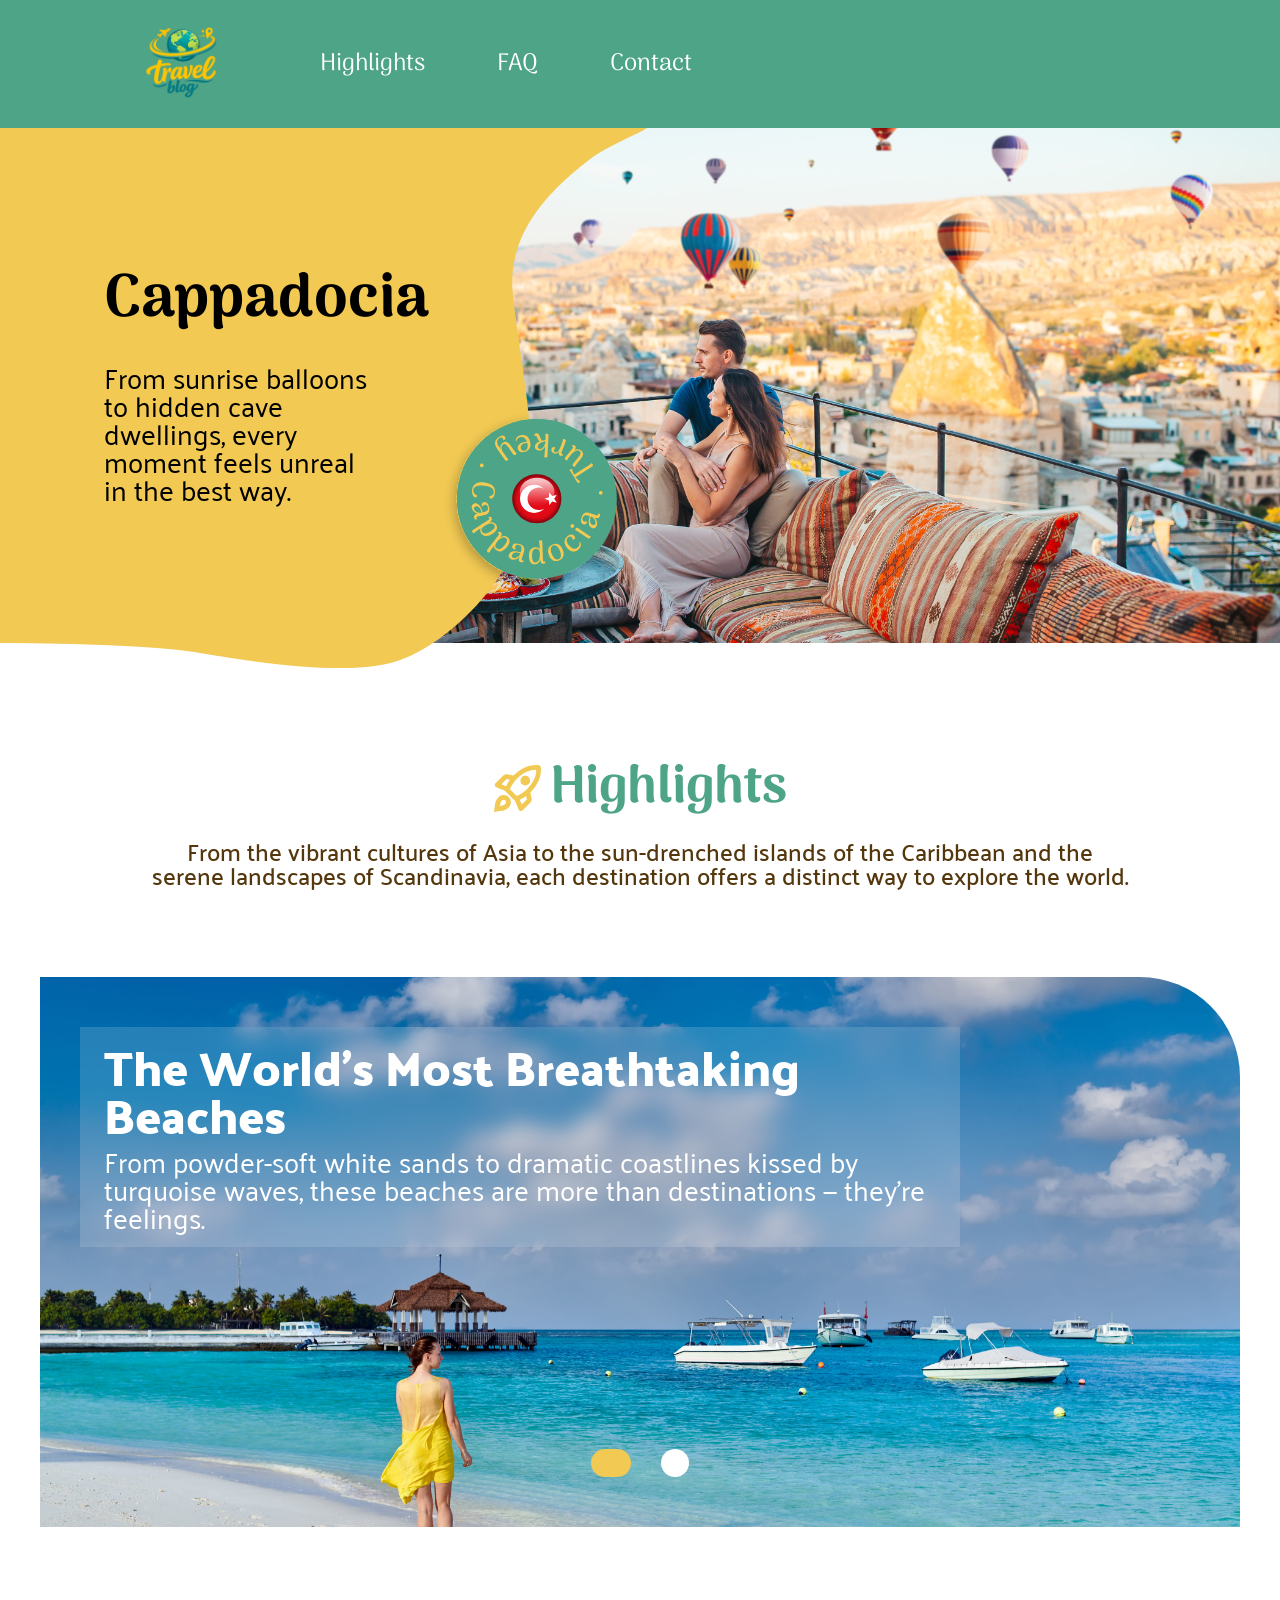
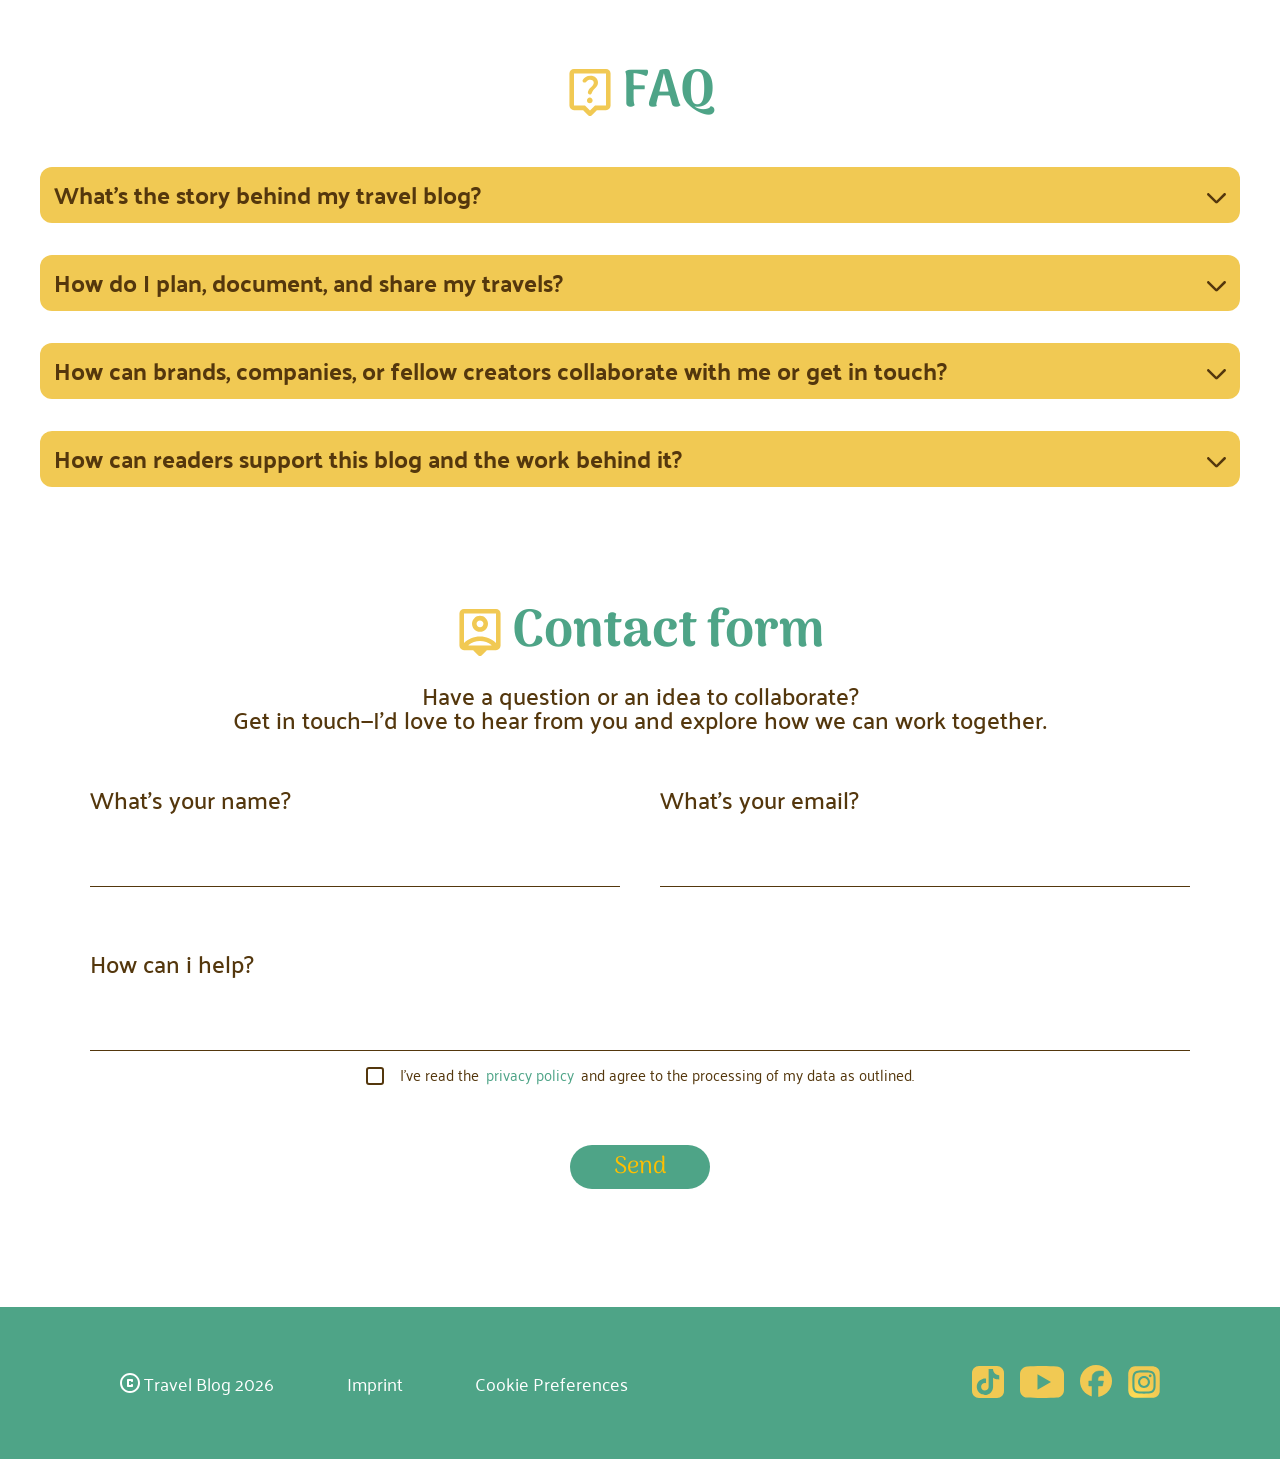
==== index.html @ 0374dd08 "Reapply "textblock highlights <a> added / navbar <a> activ changed" This reverts commit 5354c3eb0778" ====
<!doctype html>
<html lang="en">

<head>
  <meta charset="UTF-8" />
  <meta name="viewport" content="width=device-width, initial-scale=1.0" />
  <title>Blog</title>
  <link rel="icon" type="image/x-icon" href="./assets/icons/travel_blog_icon.svg" />
  <link rel="stylesheet" href="style.css" />
  <link rel="stylesheet" href="./assets/fonts.css" />
</head>

<body>
  <section id="landing-section" class="landing-section">
    <header class="header">
      <a href="index.html#landing-section"><img src="./assets/icons/travel_blog_icon.svg" alt="travel_blog_icon" /></a>
      <nav class="nav-bar">
        <ul>
          <li>
            <a href="index.html#highlights-section" class="nav_text">Highlights
              <img src="./assets/icons/highlight_underscore.png" alt="highlight_underscore.png"
                class="hover-underline" />
            </a>
          </li>
          <li>
            <a href="index.html#faq-section" class="nav_text">FAQ
              <img src="./assets/icons/faq_underscore.png" alt="faq_underscore.png" class="hover-underline" />
            </a>
          </li>
          <li>
            <a href="index.html#contact-section" class="nav_text">Contact
              <img src="./assets/icons/contact_underscore.png" alt="contact_underscore" class="hover-underline" />
            </a>
          </li>
        </ul>
      </nav>
    </header>

    <cappadocia-section class="cappadocia-section">
      <div class="turkey_icon">
        <img src="./assets/icons/turkey_icon.svg" alt="" />
      </div>
      <div class="yellow-vector">
        <div class="cappadocia-text">
          <h1>Cappadocia</h1>
          <p>
            From sunrise balloons to hidden cave dwellings, every moment feels
            unreal in the best way.
          </p>
        </div>
      </div>
    </cappadocia-section>
  </section>

  <main class="main-content">
    <section id="highlights-section" class="content-section">
      <div class="highlights-section">
        <div class="h2-design">
          <img src="./assets/icons/rocket_icon.svg" alt="rocket_icon" />
          <h2>Highlights</h2>
        </div>
        <p>
          From the vibrant cultures of Asia to the sun-drenched islands of the
          Caribbean and the serene landscapes of Scandinavia, each destination
          offers a distinct way to explore the world.
        </p>
      </div>

      <section class="slider_a">
        <input type="radio" name="slider" value="one" checked />
        <input type="radio" name="slider" value="two" />

        <div class="slider_a_wrapper">
          <div class="container">
            <a href="articelone.html"><img class="beach" src="./assets/img/Beach_photo.jpg" alt="Beach Photo" /></a>
            <a href="articelone.html">
              <div class="text-block_beach">
                <h3>The World’s Most Breathtaking Beaches</h3>
                <p>
                  From powder-soft white sands to dramatic coastlines kissed by
                  turquoise waves, these beaches are more than destinations —
                  they’re feelings.
                </p>
              </div>
            </a>

          </div>

          <div class="container">
            <a href="articeltwo.html"><img class="copenhagen" src="./assets/img/copenhagen.jpg"
                alt="Copenhagen Photo" /></a>
            <a href="articeltwo.html">
              <div class="text-block_copenhagen">
                <h3>Copenhagen in 3 Days: Big Experiences, Smart Spending</h3>
                <p>
                  Discover Copenhagen, where historic charm meets modern design,
                  vibrant cycling culture and waterfront living.
                </p>
              </div>
            </a>

          </div>
        </div>
      </section>
    </section>

    <section id="faq-section" class="content-section">
      <div class="h2-design">
        <img src="./assets/icons/live_help.svg" alt="" />
        <h2>FAQ</h2>
      </div>
      <section class="faq_section">
        <details class="accordion">
          <summary>What’s the story behind my travel blog?</summary>
          <p>
            My travel blog was created out of my passion for exploring new
            places, experiencing different cultures, and collecting
            unforgettable memories. Through this blog, I want to share my
            adventures, the lessons I learn along the way, and the beauty of
            discovering the world. Whether it's a weekend getaway or a long
            journey, every trip has a story worth telling.
          </p>
        </details>
        <details class="accordion">
          <summary>How do I plan, document, and share my travels?</summary>
          <p>
            I plan my travels by researching destinations, discovering
            interesting places, and finding experiences that are worth
            sharing. During my journeys, I document special moments through
            photos, videos, and personal stories. I then share these
            experiences on my blog to inspire others, offer helpful travel
            tips, and give readers a glimpse into my adventures.
          </p>
        </details>
        <details class="accordion">
          <summary>
            How can brands, companies, or fellow creators collaborate with me
            or get in touch?
          </summary>
          <p>
            I'm always open to connecting with brands, companies, and fellow
            creators who share my passion for travel and storytelling. Whether
            it's a travel collaboration, product partnership, or creative
            project, I'd love to explore new opportunities together. If you're
            interested in working with me, feel free to get in touch through
            my contact page or social media channels.
          </p>
        </details>
        <details class="accordion">
          <summary>
            How can readers support this blog and the work behind it?
          </summary>
          <p>
            There are many ways to support my blog and the work behind it.
            Reading and sharing my posts, following me on social media, and
            leaving comments are all greatly appreciated. Your support helps
            me continue creating content, exploring new destinations, and
            sharing more travel stories. Every interaction makes a difference
            and motivates me to keep going.
          </p>
        </details>
      </section>
    </section>

    <section id="contact-section" class="content-section">
      <div class="h2-design">
        <img src="./assets/icons/person_pin.svg" alt="" />
        <h2>Contact form</h2>
      </div>
      <p class="text_contact_form">
        Have a question or an idea to collaborate?<br />
        Get in touch—I’d love to hear from you and explore how we can work
        together.
      </p>

      <section class="form">
        <form>
          <div class="form_top">
            <div class="name_form">
              <label for="name">What’s your name?</label>
              <input type="text" name="Name" required oninvalid="this.setCustomValidity('Please enter your Name.')"
                oninput="this.setCustomValidity('')">
            </div>
            <div class="email_form">
              <label for="email">What’s your email?</label>
              <input type="email" name="Email" required oninvalid="this.setCustomValidity('Please enter your Email.')"
                oninput="this.setCustomValidity('')">
            </div>
          </div>
          <div class="help_form">
            <label for="help_info">How can i help?</label>
            <input type="text" name="Help Info" required oninvalid="this.setCustomValidity('Please tell me how i can help you.')"
              oninput="this.setCustomValidity('')">
          </div>
          <div class="accept_privatpolicy_send">
            <div class="privat_policy">
              <input type="checkbox" class="privat_checked" required oninvalid="this.setCustomValidity('Please accept the privacy policy.')"
              oninput="this.setCustomValidity('')">
              <label for="privat_policy"></label>
              <p>
                I've read the
                <span><a href="" data-text="privacy policy">privacy policy</a></span>
                and agree to the processing of my data as outlined.
              </p>
            </div>
            <input class="submit_buttom" type="submit" value="Send" method />
          </div>
        </form>
      </section>
    </section>

    <footer class="footer">
      <div class="left-footer">
        <div class="copyright">
          <img src="./assets/icons/copyright.svg" alt="Copyright" />
          <p>Travel Blog 2026</p>
        </div>
        <a href="">Imprint</a>
        <a href="">Cookie Preferences</a>
      </div>
      <nav class="right-footer">
        <a href="https://www.tiktok.com/de-DE/" target="_blank"><img src="./assets/icons/Tiktok_icon 1.svg"
            alt="tiktok" /></a>
        <a href="https://www.youtube.com/" target="_blank"><img src="./assets/icons/youtube.svg#" alt="youtube" /></a>
        <a href="https://www.facebook.com/" target="_blank"><img src="./assets/icons/facebook.svg" alt="facebook" /></a>
        <a href="https://www.instagram.com/" target="_blank"><img src="./assets/icons/Instagram_logo_2016 1.svg"
            alt="instagram" /></a>
      </nav>
    </footer>
  </main>
</body>

</html>
---- style.css ----
* {
  margin: 0;
  box-sizing: border-box;
  scroll-behavior: smooth;
  line-height: 1;
}

html {
  scroll-padding-top: 100px;
  font-size: 16px;
}

.landing-section {
  width: 100%;
  display: flex;
  flex-direction: column;
  align-items: center;
}

h1 {
  font-size: 3.75rem;
}

.landing-section > p {
  font-size: 1.75rem;
}

.header {
  display: flex;
  align-items: center;
  height: 128px;
  width: 100%;
  background-color: rgba(78, 164, 135, 1);
  position: fixed;
  z-index: 3;
}

.header > a {
  margin-left: 146px;
}

.nav-bar ul {
  display: flex;
  list-style-type: none;
  gap: 72px;
  padding-left: 102px;
}

.nav-bar a {
  text-decoration: none;
  color: white;
  font-size: 1.5rem;
}

.nav_text {
  position: relative;
  display: inline-block;
}

.hover-underline {
  display: block;
  position: absolute;
  opacity: 0;
  bottom: 46px;
  bottom: -4px;
  left: -5px;
}

.nav_text:hover .hover-underline {
  opacity: 1;
}

.nav-bar a:active {
  color: rgb(241, 201, 83);
}

.nav-bar a:active > .hover-underline {
  display: none;
}

.cappadocia-section {
  background-image: url(./assets/img/kapadokia.jpg);
  margin-top: 128px;
  width: 100%;
  height: 515px;
  background-position-x: 155%;
  background-position-y: 55%;
  background-repeat: none;
  background-size: 1250px;
  display: flex;
  align-items: start;
}

.cappadocia-text {
  padding-top: 143px;
  padding-left: 104px;
  gap: 32px;
  display: flex;
  width: 59%;
  flex-direction: column;
}

.cappadocia-text p {
  font-size: 1.75rem;
}

.yellow-vector {
  position: absolute;
  background-image: url(./assets/img/Vector\ .png);
  background-repeat: no-repeat;
  display: flex;
  width: 647px;
  height: 540px;
}

.turkey_icon {
  z-index: 2;
  padding-top: 284px;
  padding-left: 444px;
}

.content-section {
  display: flex;
  flex-direction: column;
  align-items: center;
  padding: 0px 120px;
}

.slider_a {
  z-index: 1;
  position: relative;
  width: 1200px;
  height: 550px;
  display: flex;
  justify-content: center;
  align-items: flex-end;
  overflow: hidden;
  gap: 20px;
  margin-bottom: 20px;
  border-top-right-radius: 100px;
}

.slider_a input {
  z-index: 2;
  margin: 5px;
}

input[type="radio"] {
  background-color: white;
  appearance: none;
  width: 28px;
  height: 28px;
  border-radius: 50%;
  margin-bottom: 50px;
  cursor: pointer;
}

input[type="radio"]:checked {
  width: 40px;
  border-radius: 20px;
  background-color: rgba(241, 201, 83, 1);
}

.slider_a_wrapper {
  width: 200%;
  height: 100%;
  position: absolute;
  display: flex;
  transition: all 255ms ease-in-out;
}

.container {
  display: flex;
  justify-content: center;
  align-items: center;
}

.slider_a input[value="one"]:checked ~ .slider_a_wrapper {
  transform: translateX(600px);
}

.slider_a input[value="two"]:checked ~ .slider_a_wrapper {
  transform: translateX(-600px);
}

.beach {
  width: 100%;
}

.copenhagen {
  width: 100%;
}

.text-block_beach {
  position: absolute;
  top: 50px;
  left: 40px;
  color: white;
  width: 880px;
}

.text-block_copenhagen {
  position: absolute;
  top: 50px;
  left: 1240px;
  color: white;
  width: 880px;
}

.text-block_beach > h3 {
  font-size: clamp(1.75rem, 3vw + 1rem, 3rem);
}

.text-block_copenhagen > h3 {
  font-size: clamp(1.75rem, 3vw + 1rem, 3rem);
}

.text-block_copenhagen,
.text-block_beach > p {
  font-size: clamp(1.25rem, 1vw + 1rem, 1.75rem);
  padding-top: 8px;
}

.text-block_beach {
  backdrop-filter: blur(10px);
  -webkit-backdrop-filter: blur(10px);
  background: rgba(255, 255, 255, 0.15);
  padding: 16px 24px;
}

.text-block_copenhagen {
  backdrop-filter: blur(10px);
  -webkit-backdrop-filter: blur(10px);
  background: rgba(255, 255, 255, 0.15);
  padding: 16px 24px;
}

.h2-design {
  display: flex;
  align-items: center;
  justify-content: center;
  gap: 8px;
  color: rgba(78, 164, 135, 1);
  padding-top: 120px;
}

.h2-design > img {
  width: 48px;
  height: 48px;
}

h2 {
  font-size: clamp(2.5rem, 7vw + 1rem, 3.25rem);
}

.highlights-section {
  width: 980px;
  padding-bottom: 90px;
}

.highlights-section > p {
  font-size: 1.5rem;
  text-align: center;
  color: rgba(84, 55, 13, 1);
  padding-top: 24px;
}

.faq_section {
  display: flex;
  flex-direction: column;
  gap: 32px;
  padding-top: 48px;
}

.accordion {
  background-color: rgba(241, 201, 83, 1);
  padding: 16px 14px;
  border-radius: 12px;
  width: 1200px;
}

.accordion > p {
  background-color: white;
  border-radius: 5px;
  padding: 4px 10px;
  color: rgba(84, 55, 13, 1);
  margin-top: 10px;
}

summary {
  font-size: 1.5rem;
}

summary::marker {
  display: none;
  content: "";
}

summary {
  display: flex;
  justify-content: space-between;
  align-items: center;
  color: rgba(84, 55, 13, 1);
  cursor: pointer;
}

details summary::after {
  content: url(./assets/icons/arrow_down.svg);
  transition-duration: 255ms;
}

details[open] summary::after {
  rotate: 180deg;
}

details::details-content {
  block-size: 0;
  overflow: hidden;
  transition-property: block-size, content-visibility;
  transition-duration: 300ms;
  transition-behavior: allow-discrete;
}

details[open]::details-content {
  block-size: auto;
  block-size: calc-size(auto, size);
}

.text_contact_form {
  text-align: center;
  font-size: 1.5rem;
  font-weight: 500;
  color: rgba(84, 55, 13, 1);
  padding-top: 24px;
  padding-bottom: 56px;
}

.form {
  display: flex;
  flex-direction: column;

  width: 1100px;
  height: 400px;
}

.form_top {
  display: flex;
  justify-content: space-between;
  width: 1100px;
  padding-bottom: 64px;
}

.name_form {
  display: flex;
  flex-direction: column;
  justify-content: space-between;
  width: 530px;
  height: 100px;
}

.email_form {
  display: flex;
  flex-direction: column;
  justify-content: space-between;
  width: 530px;
  height: 100px;
}

.help_form {
  display: flex;
  flex-direction: column;
  justify-content: flex-start;
  justify-content: space-between;
  width: 530px;
  height: 100px;
  width: 100%;
  margin-bottom: 16px;
}

input[type="text"] {
  border: none;
  outline: none;
  border-bottom: 1px solid rgba(84, 55, 13, 1);
  color: rgba(78, 164, 135, 1);
}

input[type="email"] {
  border: none;
  outline: none;
  border-bottom: 1px solid rgba(84, 55, 13, 1);
  color: rgba(78, 164, 135, 1);
}

.submit_buttom {
  display: flex;
  cursor: pointer;
}

input[type="submit"] {
  display: flex;
  width: 140px;
  padding: 10px;
  border-radius: 40px;
  background-color: rgba(78, 164, 135);
  color: rgb(255, 191, 0);
  font-family: "Arima";
  border: 0;
}

input[type="submit"]:hover {
  background: rgba(78, 164, 135);
  color: rgb(255, 191, 0);
  box-shadow: 0px 4px 4px 0px rgba(78, 164, 135, 0.3);
  text-shadow: -2px 2px 4px rgba(0, 0, 0, 0.251);
}

label {
  font-size: 1.5rem;
  color: rgba(84, 55, 13, 1);
}

.privat_policy {
  display: flex;
  justify-content: center;
  gap: 8px;
  font-size: 15px;
}

.privat_checked {
  appearance: none;
  width: 18px;
  height: 18px;
  border: 2px solid rgb(84, 55, 13);
  border-radius: 3px;
  cursor: pointer;
  display: inline-block;
  position: relative;
}

.privat_checked:hover {
  background-color: rgb(241, 201, 83);
}

.privat_checked:checked {
  background-color: rgb(78, 164, 135);
  border-color: rgb(78, 164, 135);
}

.privat_checked:checked::after {
  content: "";
  position: absolute;
  left: 5px;
  top: 0px;
  width: 3px;
  height: 10px;
  border: solid rgb(241, 201, 83);
  border-width: 0 2px 2px 0;
  transform: rotate(45deg);
}

.privat_policy a {
  text-decoration: none;
  color: rgba(78, 164, 135, 1);
  display: inline-flex;
  flex-direction: column;
  align-items: center;
}

.privat_policy a::after {
  content: attr(data-text);
  font-family: "Palanquin Dark";
  display: bold;
  height: 0;
  overflow: hidden;
  visibility: hidden;
}

.privat_policy a:hover {
  font-family: "Palanquin Dark";
}

.privat_policy > p {
  text-decoration: none;
  color: rgba(84, 55, 13, 1);
}

.accept_privatpolicy_send {
  display: flex;
  justify-content: center;
  align-items: center;
  flex-direction: column;
  gap: 60px;
}

.footer {
  height: 152px;
  background-color: rgba(78, 164, 135, 1);
  display: flex;
  justify-content: space-between;
  align-items: center;
  padding: 0px 120px;
  margin-top: 120px;
}

.copyright {
  display: flex;
  align-items: center;
  width: 155px;
  color: white;
  gap: 4px;
  font-size: 1.125rem;
}

.copyright > img {
  height: 20px;
}

.left-footer {
  display: flex;
  align-items: center;
  gap: 72px;
}

.left-footer > a {
  color: white;
  text-decoration: none;
  font-size: 1.125rem;
}

.right-footer {
  display: flex;
  gap: 16px;
  align-items: center;
}

@media screen and (min-width: 1440px) {
  .landing-section {
    padding: 0px calc(50% - 720px);
  }

  .header {
    padding: 0px calc(50% - 720px);
  }

  .footer {
    padding: 0px calc(50% - 720px);
  }

  .header > a {
    margin-left: 20px;
  }
}
---- assets/fonts.css ----
@font-face {
  font-display: swap;
  font-family: 'Arima';
  font-style: normal;
  font-weight: 400;
  src: url('../assets/fonts/arima-v7-latin-regular.woff2') format('woff2');
}

@font-face {
  font-display: swap;
  font-family: 'Arima';
  font-style: normal;
  font-weight: 700;
  src: url('../assets/fonts/arima-v7-latin-700.woff2') format('woff2');
}

@font-face {
  font-display: swap;
  font-family: 'Palanquin';
  font-style: normal;
  font-weight: 400;
  src: url('../assets/fonts/palanquin-v17-latin-regular.woff2') format('woff2');
}

@font-face {
  font-display: swap;
  font-family: 'Palanquin';
  font-style: normal;
  font-weight: 500;
  src: url('../assets/fonts/palanquin-v17-latin-500.woff2') format('woff2');
}

@font-face {
  font-display: swap;
  font-family: 'Palanquin';
  font-style: normal;
  font-weight: 700;
  src: url('../assets/fonts/palanquin-v17-latin-700.woff2') format('woff2');
}

@font-face {
  font-display: swap;
  font-family: 'Palanquin Dark';
  font-style: normal;
  font-weight: 600;
  src: url('../assets/fonts/palanquin-dark-v17-latin-600.woff2') format('woff2');
}

.nav-bar,
h1,
h2,
h5 {
  font-family: "Arima";
}

h6 {
  font-family: "Arima";
}

h3 {
  font-family: "Palanquin Dark";
  font-weight: 600;
}

p,
h4 {
  font-family: "Palanquin";
}

.highlights-section p {
  font-family: "Palanquin";
  font-weight: 500;
}

.left-footer > a {
  font-family: "Palanquin";
}

summary {
  font-family: "Palanquin";
  font-weight: 700;
}

.accordion > p {
  font-family: "Palanquin";
  font-weight: 500;
}

input {
  font-family: "Palanquin";
  font-size: 24px;
  font-weight: 500;
}

label {
  font-family: "Palanquin";
  font-weight: 500;
}
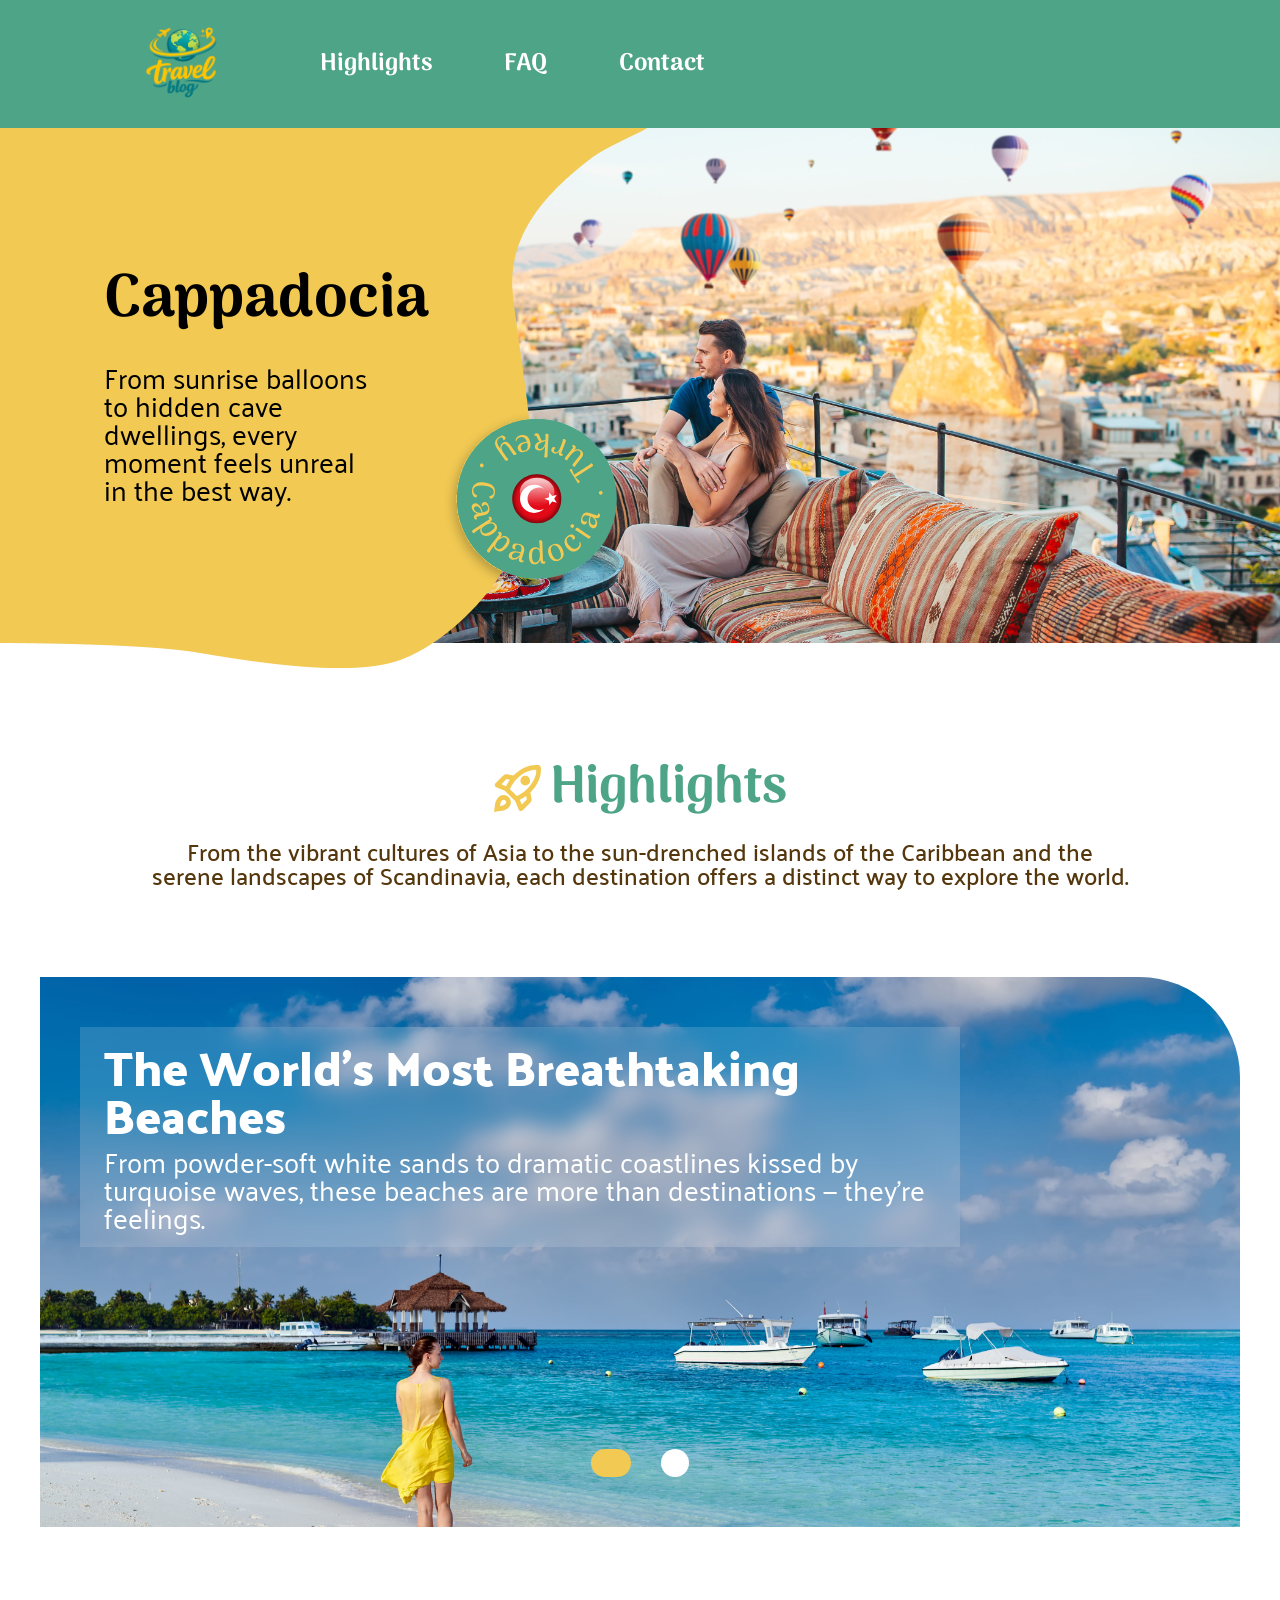
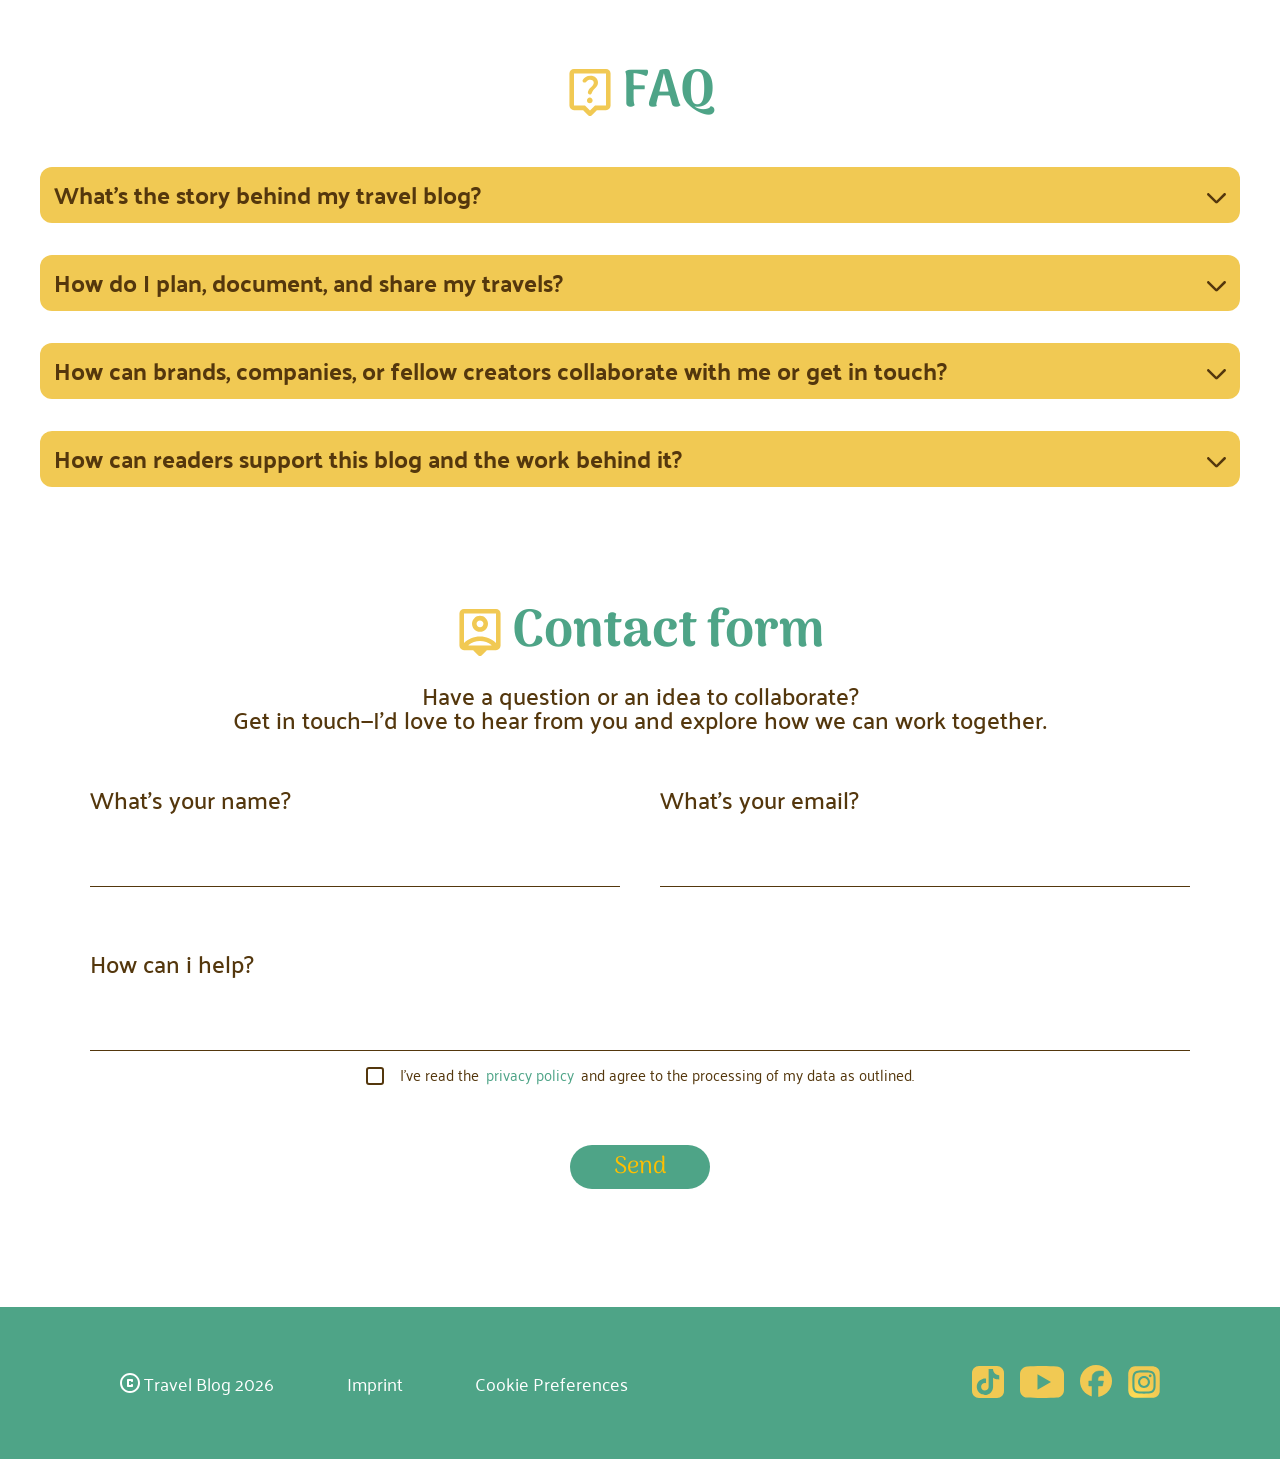
==== commit 295416a9: "refactor: update article links and restructure landing section in articletwo.html" ====
--- a/index.html
+++ b/index.html
@@ -89,7 +89,7 @@
           <div class="container">
             <a href="articeltwo.html"><img class="copenhagen" src="./assets/img/copenhagen.jpg"
                 alt="Copenhagen Photo" /></a>
-            <a href="articeltwo.html">
+            <a href="./assets/articeltwo.html">
               <div class="text-block_copenhagen">
                 <h3>Copenhagen in 3 Days: Big Experiences, Smart Spending</h3>
                 <p>
--- a/style.css
+++ b/style.css
@@ -48,6 +48,7 @@
 
 .nav-bar a {
   text-decoration: none;
+  font-weight: 700;
   color: white;
   font-size: 1.5rem;
 }
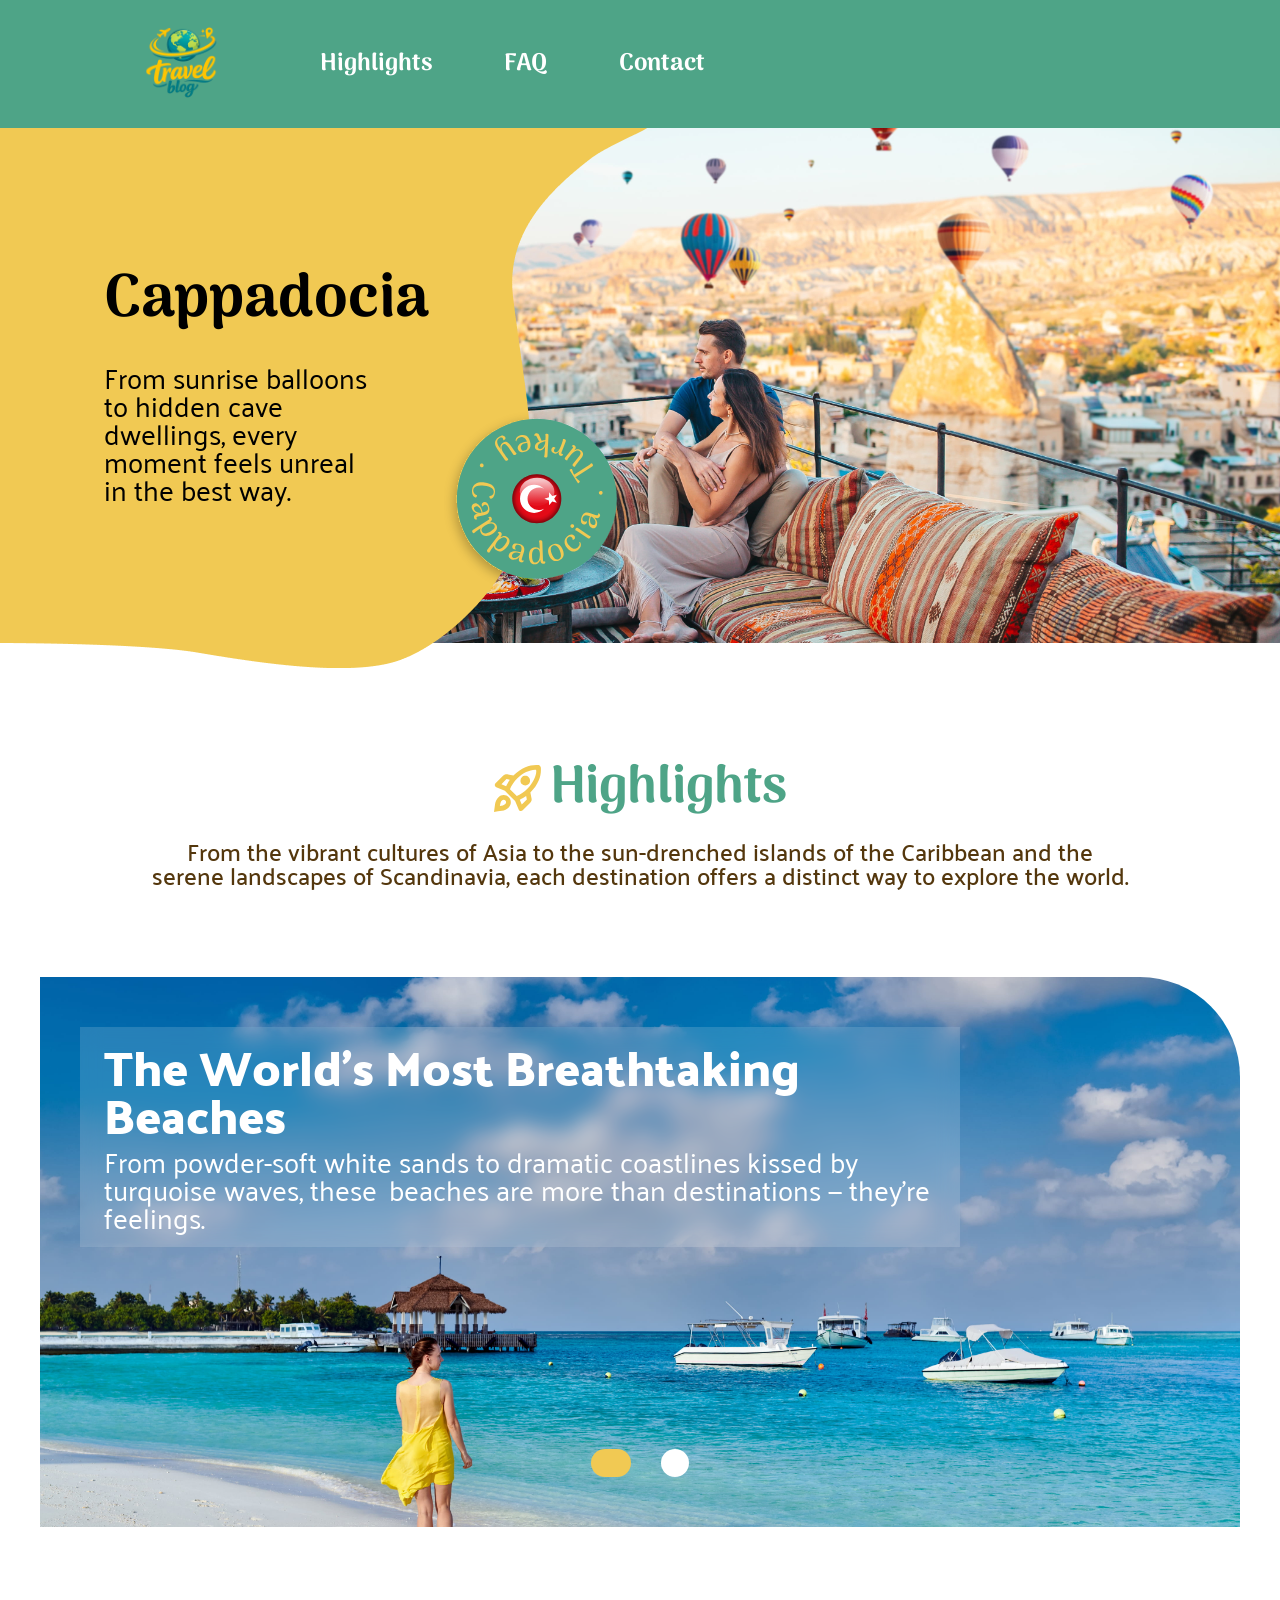
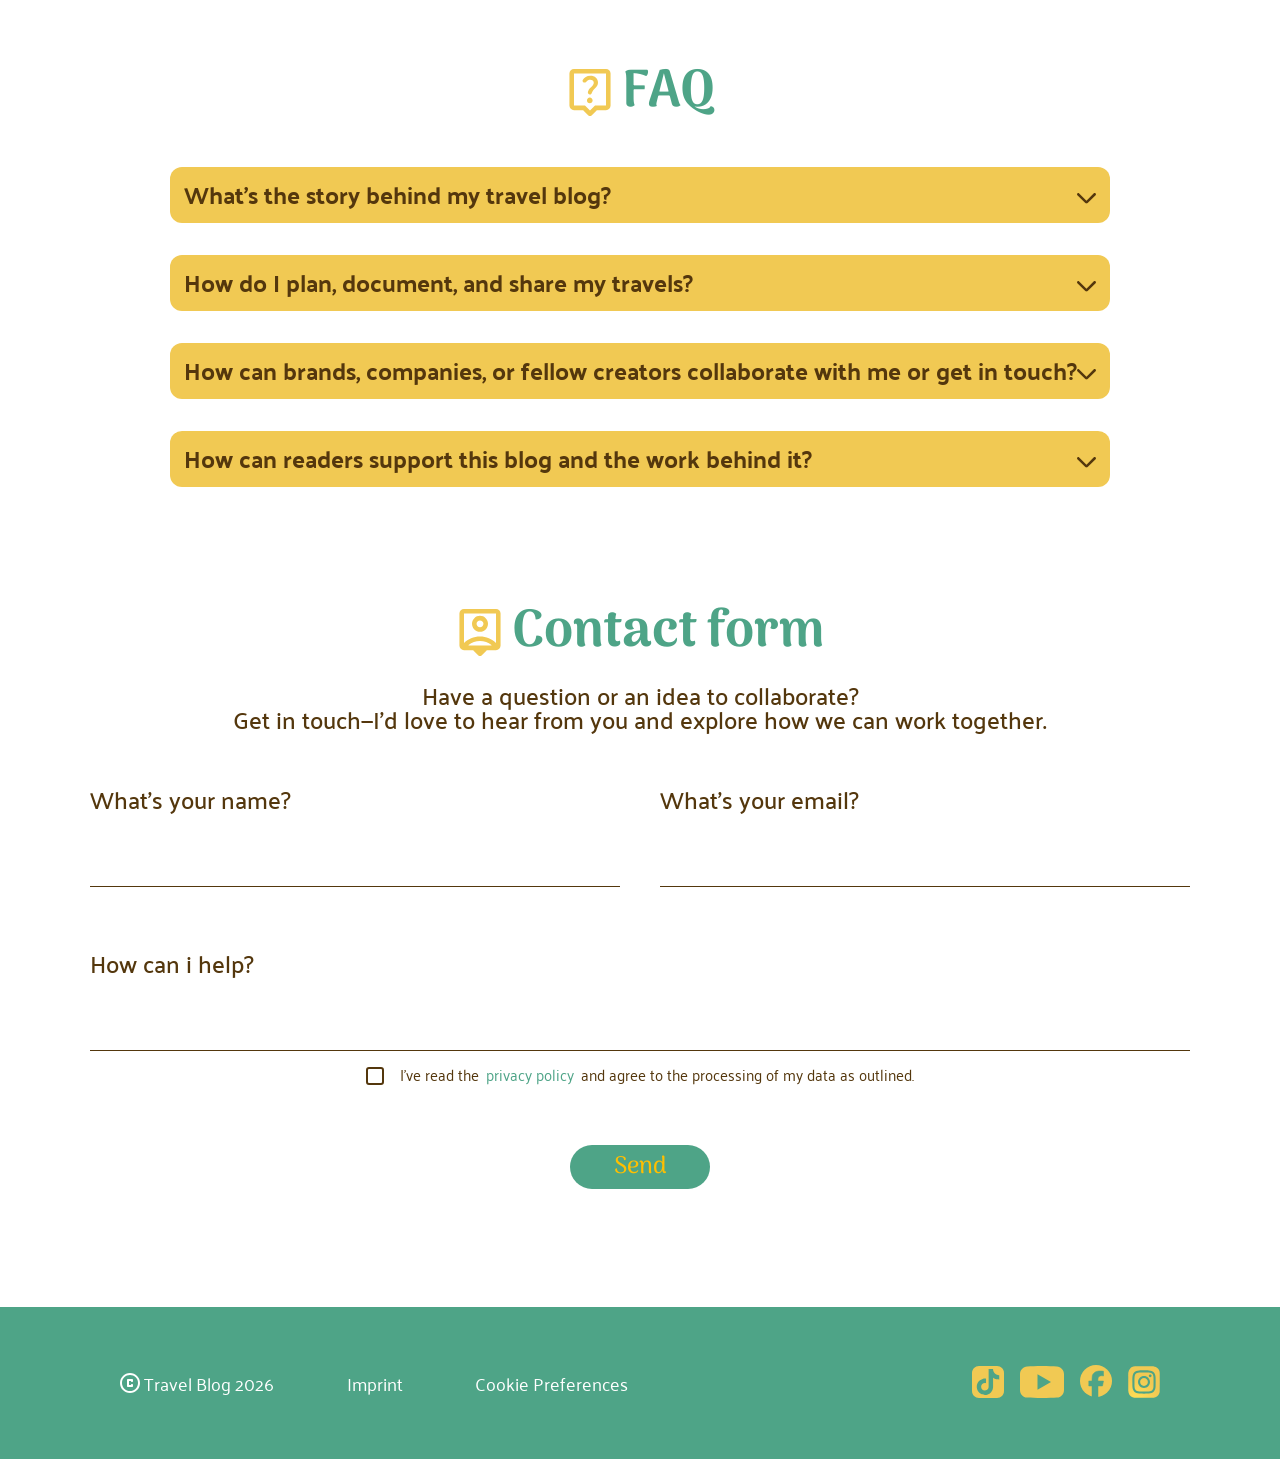
==== commit e7f96e5b: "feat: restructure HTML layout and enhance CSS for improved responsiveness and visual appeal" ====
--- a/index.html
+++ b/index.html
@@ -71,36 +71,39 @@
         <input type="radio" name="slider" value="two" />
 
         <div class="slider_a_wrapper">
-          <div class="container">
-            <a href="articelone.html"><img class="beach" src="./assets/img/Beach_photo.jpg" alt="Beach Photo" /></a>
-            <a href="articelone.html">
+
+          <a class="a_beach" href="articelone.html">
+            <div class="container_beach">
+
+
               <div class="text-block_beach">
                 <h3>The World’s Most Breathtaking Beaches</h3>
                 <p>
-                  From powder-soft white sands to dramatic coastlines kissed by
-                  turquoise waves, these beaches are more than destinations —
-                  they’re feelings.
+                  From powder-soft white sands to dramatic coastlines kissed
+                  by turquoise waves, these<span class="periods">...</span><span class="text_p">beaches are more than
+                    destinations
+                    — they’re feelings.</span>
                 </p>
               </div>
-            </a>
-
-          </div>
-
-          <div class="container">
-            <a href="articeltwo.html"><img class="copenhagen" src="./assets/img/copenhagen.jpg"
-                alt="Copenhagen Photo" /></a>
-            <a href="./assets/articeltwo.html">
+            </div>
+          </a>
+
+
+          <a class="a_copenhagen" href="articeltwo.html">
+            <div class="container_copenhagen">
+
               <div class="text-block_copenhagen">
                 <h3>Copenhagen in 3 Days: Big Experiences, Smart Spending</h3>
                 <p>
-                  Discover Copenhagen, where historic charm meets modern design,
-                  vibrant cycling culture and waterfront living.
+                  Discover Copenhagen, where historic charm meets modern
+                  design, <span class="periods">...</span> <span class="text_p">vibrant cycling culture and waterfront
+                    living.</span>
                 </p>
               </div>
-            </a>
-
-          </div>
-        </div>
+            </div>
+          </a>
+        </div>
+
       </section>
     </section>
 
@@ -179,23 +182,25 @@
             <div class="name_form">
               <label for="name">What’s your name?</label>
               <input type="text" name="Name" required oninvalid="this.setCustomValidity('Please enter your Name.')"
-                oninput="this.setCustomValidity('')">
+                oninput="this.setCustomValidity('')" />
             </div>
             <div class="email_form">
               <label for="email">What’s your email?</label>
               <input type="email" name="Email" required oninvalid="this.setCustomValidity('Please enter your Email.')"
-                oninput="this.setCustomValidity('')">
+                oninput="this.setCustomValidity('')" />
             </div>
           </div>
           <div class="help_form">
             <label for="help_info">How can i help?</label>
-            <input type="text" name="Help Info" required oninvalid="this.setCustomValidity('Please tell me how i can help you.')"
-              oninput="this.setCustomValidity('')">
+            <input type="text" name="Help Info" required oninvalid="
+                  this.setCustomValidity('Please tell me how i can help you.')
+                " oninput="this.setCustomValidity('')" />
           </div>
           <div class="accept_privatpolicy_send">
             <div class="privat_policy">
-              <input type="checkbox" class="privat_checked" required oninvalid="this.setCustomValidity('Please accept the privacy policy.')"
-              oninput="this.setCustomValidity('')">
+              <input type="checkbox" class="privat_checked" required oninvalid="
+                    this.setCustomValidity('Please accept the privacy policy.')
+                  " oninput="this.setCustomValidity('')" />
               <label for="privat_policy"></label>
               <p>
                 I've read the
@@ -227,6 +232,12 @@
             alt="instagram" /></a>
       </nav>
     </footer>
+    <nav class="nav_mobile">
+      <a href="index.html#landing-section"><img src="./assets/icons/home.svg" alt="Home"></a>
+      <a href="index.html#highlights-section"><img src="./assets/icons/rocket_launch.svg" alt="rocket_icon"></a>
+      <a href="index.html#faq-section"><img src="./assets/icons/live_helpgreen.svg" alt="help_icon"></a>
+      <a href="index.html#contact-section"><img src="./assets/icons/person_pingreen.svg" alt="person_icon"></a>
+    </nav>
   </main>
 </body>
 
--- a/style.css
+++ b/style.css
@@ -170,26 +170,47 @@
   transition: all 255ms ease-in-out;
 }
 
-.container {
-  display: flex;
-  justify-content: center;
-  align-items: center;
+.periods {
+  opacity: 0;
+}
+
+.a_beach {
+  display: flex;
+  width: 100%;
+}
+
+.a_copenhagen {
+  display: flex;
+  width: 100%;
+
+}
+
+.container_beach {
+  display: flex;
+  overflow: hidden;
+  width: 100%;
+  background-image: url(./assets/img/Beach_photo.jpg);
+  background-repeat: no-repeat;
+  background-size: 1200px;
+  background-position: center;
+}
+
+.container_copenhagen {
+  display: flex;
+  overflow: hidden;
+  width: 100%;
+  background-image: url(./assets/img/copenhagen.jpg);
+  background-repeat: no-repeat;
+  background-size: 1200px;
+  background-position: center;
 }
 
 .slider_a input[value="one"]:checked ~ .slider_a_wrapper {
-  transform: translateX(600px);
+  transform: translateX(calc(100% / 4));
 }
 
 .slider_a input[value="two"]:checked ~ .slider_a_wrapper {
-  transform: translateX(-600px);
-}
-
-.beach {
-  width: 100%;
-}
-
-.copenhagen {
-  width: 100%;
+  transform: translateX(calc(-100% / 4));
 }
 
 .text-block_beach {
@@ -197,7 +218,7 @@
   top: 50px;
   left: 40px;
   color: white;
-  width: 880px;
+  max-width: 880px;
 }
 
 .text-block_copenhagen {
@@ -205,20 +226,24 @@
   top: 50px;
   left: 1240px;
   color: white;
-  width: 880px;
+  max-width: 880px;
 }
 
 .text-block_beach > h3 {
-  font-size: clamp(1.75rem, 3vw + 1rem, 3rem);
+  font-size: 3rem;
 }
 
 .text-block_copenhagen > h3 {
-  font-size: clamp(1.75rem, 3vw + 1rem, 3rem);
-}
-
-.text-block_copenhagen,
+  font-size: 3rem;
+}
+
+.text-block_copenhagen > p {
+  font-size: 1.75rem;
+  padding-top: 8px;
+}
+
 .text-block_beach > p {
-  font-size: clamp(1.25rem, 1vw + 1rem, 1.75rem);
+  font-size: 1.75rem;
   padding-top: 8px;
 }
 
@@ -255,7 +280,7 @@
 }
 
 .highlights-section {
-  width: 980px;
+  max-width: 980px;
   padding-bottom: 90px;
 }
 
@@ -277,7 +302,7 @@
   background-color: rgba(241, 201, 83, 1);
   padding: 16px 14px;
   border-radius: 12px;
-  width: 1200px;
+  max-width: 1200px;
 }
 
 .accordion > p {
@@ -532,6 +557,11 @@
   display: flex;
   gap: 16px;
   align-items: center;
+  justify-content: center;
+}
+
+.nav_mobile {
+  display: none;
 }
 
 @media screen and (min-width: 1440px) {
@@ -550,4 +580,246 @@
   .header > a {
     margin-left: 20px;
   }
+}
+
+@media screen and (max-width: 1250px) {
+
+  .slider_a {
+    width: 1000px;
+  }
+
+  .text-block_beach {
+    width: 680px;
+  }
+
+  .text-block_copenhagen {
+    width: 680px;
+    left: 1040px;
+  }
+
+  .text-block_beach > h3 {
+    font-size: 2.7rem;
+  }
+
+  .text-block_copenhagen > h3 {
+    font-size: 2.7rem;
+  }
+
+  .text-block_copenhagen > p {
+    font-size: 1.5rem;
+  }
+
+  .text-block_beach > p {
+    font-size: 1.5rem;
+  }
+
+}
+
+@media screen and (max-width: 1050px) {
+
+  .slider_a {
+    width: 800px;
+  }
+
+  .text-block_beach {
+    width: 480px;
+  }
+
+  .text-block_copenhagen {
+    width: 480px;
+    left: 840px;
+  }
+
+  .text-block_beach > h3 {
+    font-size: 1.75rem;
+  }
+
+  .text-block_copenhagen > h3 {
+    font-size: 1.75rem;
+  }
+
+  .text-block_copenhagen > p {
+    font-size: 1.25rem;
+  }
+
+  .text-block_beach > p {
+    font-size: 1.25rem;
+  }
+}
+
+@media screen and (max-width: 1100px) {
+
+  .footer {
+    padding: 0px 100px;
+  }
+
+  .footer {
+    height: 140px;
+  }
+
+  .left-footer {
+    display: flex;
+    flex-direction: column-reverse;
+    align-items: flex-start;
+    gap: 8px;
+  }
+
+  .left-footer a,
+  p {
+    font-size: 1rem;
+  }
+
+  .links_footer_left {
+    flex-direction: column;
+    gap: 8px;
+  }
+
+  .right-footer {
+    padding-top: 37px;
+  }
+
+}
+
+@media screen and (max-width: 870px) {
+
+  .content-section {
+    padding: 0px 60px;
+  }
+
+  .footer {
+    padding: 0px 60px;
+  }
+
+  .slider_a {
+    width: 600px;
+  }
+
+  .container_beach {
+    background-position-y: -190px;
+    background-position-x: -320px;
+  }
+
+  .container_copenhagen {
+    background-position-y: 0px;
+    background-position-x: -140px;
+  }
+
+  .text-block_beach {
+    width: 300px;
+  }
+
+  .text-block_copenhagen {
+    width: 300px;
+    left: 640px;
+  }
+
+}
+
+@media screen and (max-width: 750px) {
+
+  .nav-bar {
+    display: none;
+  }
+
+  .header {
+    height: 70px;
+    justify-content: center;
+    position: absolute;
+  }
+
+  .header > a {
+    margin-left: 0px;
+  }
+
+  .header > a > img {
+    width: 56px;
+  }
+
+  .footer {
+    margin-bottom: 88px;
+  }
+
+  .nav_mobile {
+    display: flex;
+    align-items: center;
+    justify-content: space-around;
+    height: 88px;
+    width: 100%;
+    background-color: rgba(241, 201, 83, 1);
+    position: fixed;
+    bottom: 0px;
+    z-index: 10;
+  }
+}
+
+@media screen and (max-width: 700px) {
+  .footer {
+    padding: 0px 15px;
+  }
+
+  .content-section {
+    padding: 0px 15px;
+  }
+}
+
+@media screen and (max-width: 650px) {
+  .slider_a {
+    width: 400px;
+  }
+
+  .container_beach {
+    background-position-y: -185px;
+  }
+
+  .container_copenhagen {
+    background-position-y: 0px;
+    background-position-x: -300px;
+  }
+
+  .text-block_copenhagen {
+    left: 440px;
+  }
+
+  .periods {
+    opacity: 1;
+  }
+
+  .text_p {
+    display: none;
+  }
+}
+
+@media screen and (max-width: 500px) {
+  .slider_a {
+    width: 300px;
+  }
+
+  .container_copenhagen {
+    background-position-y: 0px;
+    background-position-x: -350px;
+  }
+
+  .text-block_beach {
+    width: 280px;
+    left: 10px;
+    top: 90px;
+  }
+
+  .text-block_copenhagen {
+    width: 280px;
+    left: 310px;
+    top: 90px;
+  }
+}
+
+@media screen and (max-width: 390px) {
+
+  .right-footer {
+    flex-wrap: wrap;
+    justify-content: center;
+    align-items: center;
+    padding: 0px;
+    width: 130px;
+  }
+
 }
--- a/assets/fonts.css
+++ b/assets/fonts.css
@@ -4,6 +4,22 @@
   font-style: normal;
   font-weight: 400;
   src: url('../assets/fonts/arima-v7-latin-regular.woff2') format('woff2');
+}
+
+@font-face {
+  font-display: swap; 
+  font-family: 'Arima';
+  font-style: normal;
+  font-weight: 500;
+  src: url('../assets/fonts/arima-v7-latin-500.woff2') format('woff2'); 
+}
+
+@font-face {
+  font-display: swap;
+  font-family: 'Arima';
+  font-style: normal;
+  font-weight: 600;
+  src: url('../assets/fonts/arima-v7-latin-600.woff2') format('woff2');
 }
 
 @font-face {
@@ -49,12 +65,13 @@
 .nav-bar,
 h1,
 h2,
-h5 {
+h6 {
   font-family: "Arima";
 }
 
-h6 {
+h5 {
   font-family: "Arima";
+  font-weight: 600;
 }
 
 h3 {
@@ -95,4 +112,8 @@
 label {
   font-family: "Palanquin";
   font-weight: 500;
+}
+
+ol {
+  font-family: "Palanquin";
 }
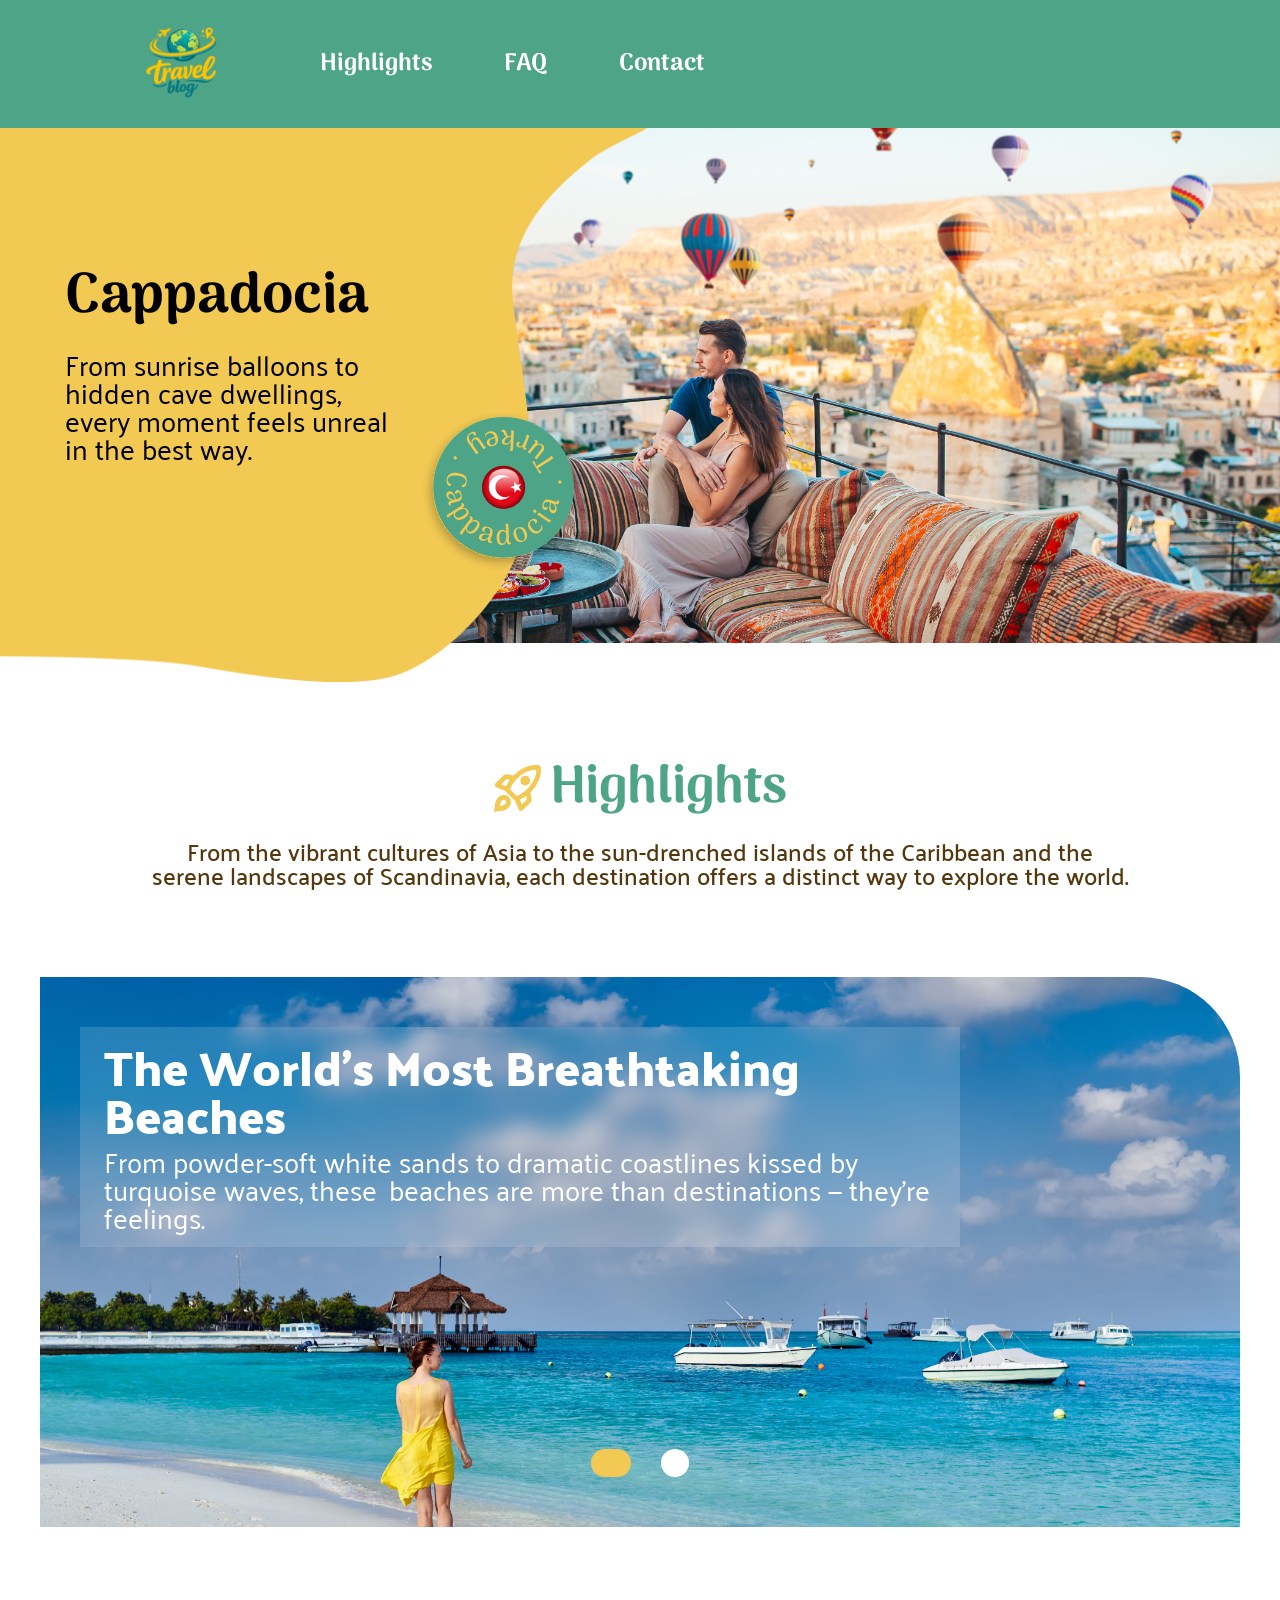
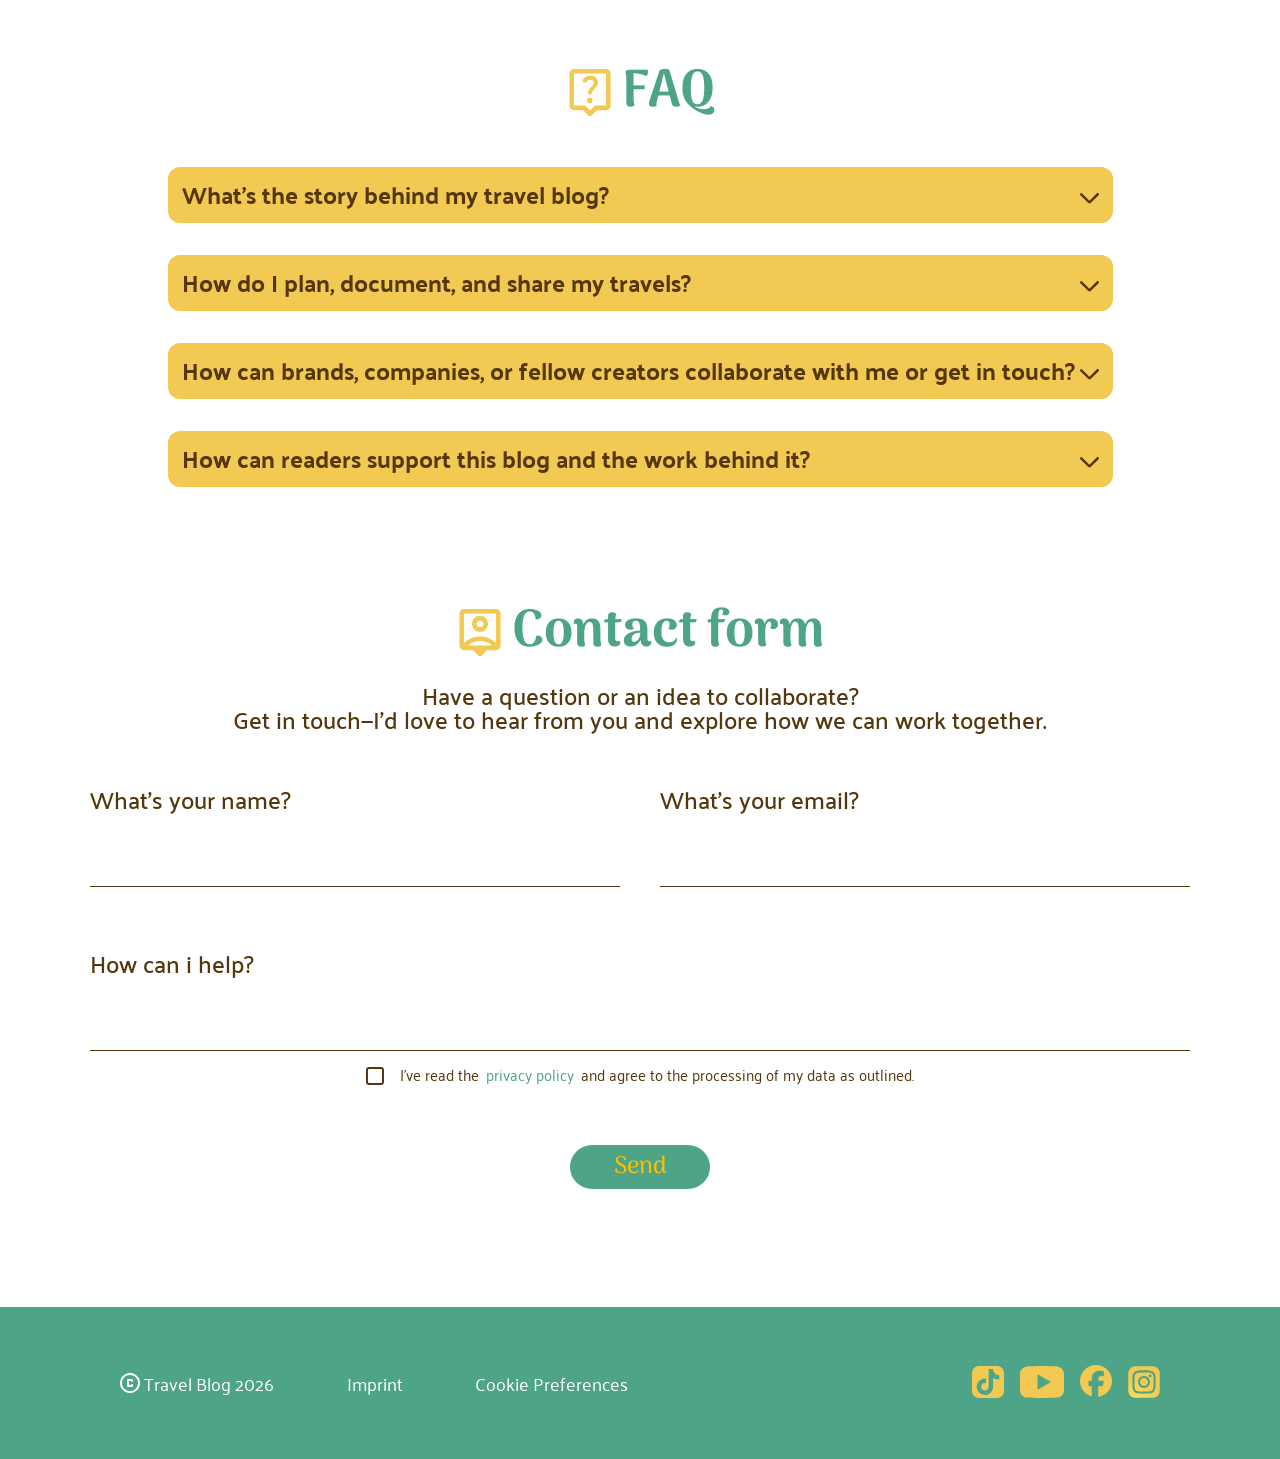
==== commit caed76cd: "fix: update footer layout and enhance styling for better responsiveness" ====
--- a/index.html
+++ b/index.html
@@ -215,14 +215,16 @@
     </section>
 
     <footer class="footer">
-      <div class="left-footer">
-        <div class="copyright">
-          <img src="./assets/icons/copyright.svg" alt="Copyright" />
-          <p>Travel Blog 2026</p>
-        </div>
-        <a href="">Imprint</a>
-        <a href="">Cookie Preferences</a>
-      </div>
+       <div class="left-footer">
+            <div class="copyright">
+                <img src="./assets/icons/copyright.svg" alt="Copyright">
+                <p>Travel Blog 2026</p>
+            </div>
+            <div class="links_footer_left">
+                <a href="">Imprint</a>
+                <a href="">Cookie Preferences</a>
+            </div>
+        </div>
       <nav class="right-footer">
         <a href="https://www.tiktok.com/de-DE/" target="_blank"><img src="./assets/icons/Tiktok_icon 1.svg"
             alt="tiktok" /></a>
--- a/style.css
+++ b/style.css
@@ -86,38 +86,56 @@
   height: 515px;
   background-position-x: 155%;
   background-position-y: 55%;
-  background-repeat: none;
+  background-repeat: no-repeat;
   background-size: 1250px;
   display: flex;
   align-items: start;
+  position: relative;
 }
 
 .cappadocia-text {
-  padding-top: 143px;
-  padding-left: 104px;
-  gap: 32px;
-  display: flex;
-  width: 59%;
-  flex-direction: column;
+  display: flex;
+  flex-direction: column;
+  gap: 24px;
+  width: 100%;
+  padding-top: 22%;
+  padding-left: 10%;
+  padding-right: 40%;
+  box-sizing: border-box;
+}
+
+.cappadocia-text h1 {
+  font-size: clamp(2rem, 5vw, 3.5rem);
+  margin: 0;
 }
 
 .cappadocia-text p {
-  font-size: 1.75rem;
+  font-size: clamp(1.1rem, 2.5vw, 1.75rem);
 }
 
 .yellow-vector {
+  background-image: url("./assets/img/Vector .png");
   position: absolute;
-  background-image: url(./assets/img/Vector\ .png);
   background-repeat: no-repeat;
   display: flex;
-  width: 647px;
-  height: 540px;
+  background-size: 100% 100%;
+  top: 0;
+  left: 0;
+  bottom: -40px;
+  width: 100%;
+  max-width: 647px;
 }
 
 .turkey_icon {
+  position: absolute;
   z-index: 2;
-  padding-top: 284px;
-  padding-left: 444px;
+  top: 55%;
+  left: 33%;
+}
+
+.turkey_icon img {
+  width: 100%;
+  max-width: 160px;
 }
 
 .content-section {
@@ -182,7 +200,6 @@
 .a_copenhagen {
   display: flex;
   width: 100%;
-
 }
 
 .container_beach {
@@ -313,16 +330,14 @@
   margin-top: 10px;
 }
 
-summary {
-  font-size: 1.5rem;
-}
-
 summary::marker {
   display: none;
   content: "";
 }
 
 summary {
+  font-size: 1.5rem;
+  gap: 5px;
   display: flex;
   justify-content: space-between;
   align-items: center;
@@ -547,12 +562,18 @@
   gap: 72px;
 }
 
-.left-footer > a {
+.left-footer a {
   color: white;
   text-decoration: none;
   font-size: 1.125rem;
 }
 
+.links_footer_left {
+  display: flex;
+  gap: 72px;
+  font-family: "Palanquin";
+}
+
 .right-footer {
   display: flex;
   gap: 16px;
@@ -583,7 +604,6 @@
 }
 
 @media screen and (max-width: 1250px) {
-
   .slider_a {
     width: 1000px;
   }
@@ -612,11 +632,9 @@
   .text-block_beach > p {
     font-size: 1.5rem;
   }
-
 }
 
 @media screen and (max-width: 1050px) {
-
   .slider_a {
     width: 800px;
   }
@@ -648,7 +666,6 @@
 }
 
 @media screen and (max-width: 1100px) {
-
   .footer {
     padding: 0px 100px;
   }
@@ -677,16 +694,18 @@
   .right-footer {
     padding-top: 37px;
   }
-
 }
 
 @media screen and (max-width: 870px) {
-
   .content-section {
     padding: 0px 60px;
   }
 
   .footer {
+    padding: 0px 60px;
+  }
+
+  .nav-bar {
     padding: 0px 60px;
   }
 
@@ -712,11 +731,9 @@
     width: 300px;
     left: 640px;
   }
-
-}
-
-@media screen and (max-width: 750px) {
-
+}
+
+@media screen and (max-width: 800px) {
   .nav-bar {
     display: none;
   }
@@ -753,7 +770,15 @@
 }
 
 @media screen and (max-width: 700px) {
+  summary {
+    font-size: 1.25rem;
+  }
+
   .footer {
+    padding: 0px 15px;
+  }
+
+  .nav-bar {
     padding: 0px 15px;
   }
 
@@ -790,6 +815,10 @@
 }
 
 @media screen and (max-width: 500px) {
+  summary {
+    font-size: 1rem;
+  }
+
   .slider_a {
     width: 300px;
   }
@@ -813,13 +842,17 @@
 }
 
 @media screen and (max-width: 390px) {
+  .right-footer img {
+    height: 24px;
+    width: 24px;
+  }
 
   .right-footer {
-    flex-wrap: wrap;
-    justify-content: center;
-    align-items: center;
-    padding: 0px;
-    width: 130px;
-  }
-
-}+    padding-top: 50px;
+    gap: 12px;
+  }
+
+  .footer {
+    padding-left: 8px;
+  }
+}
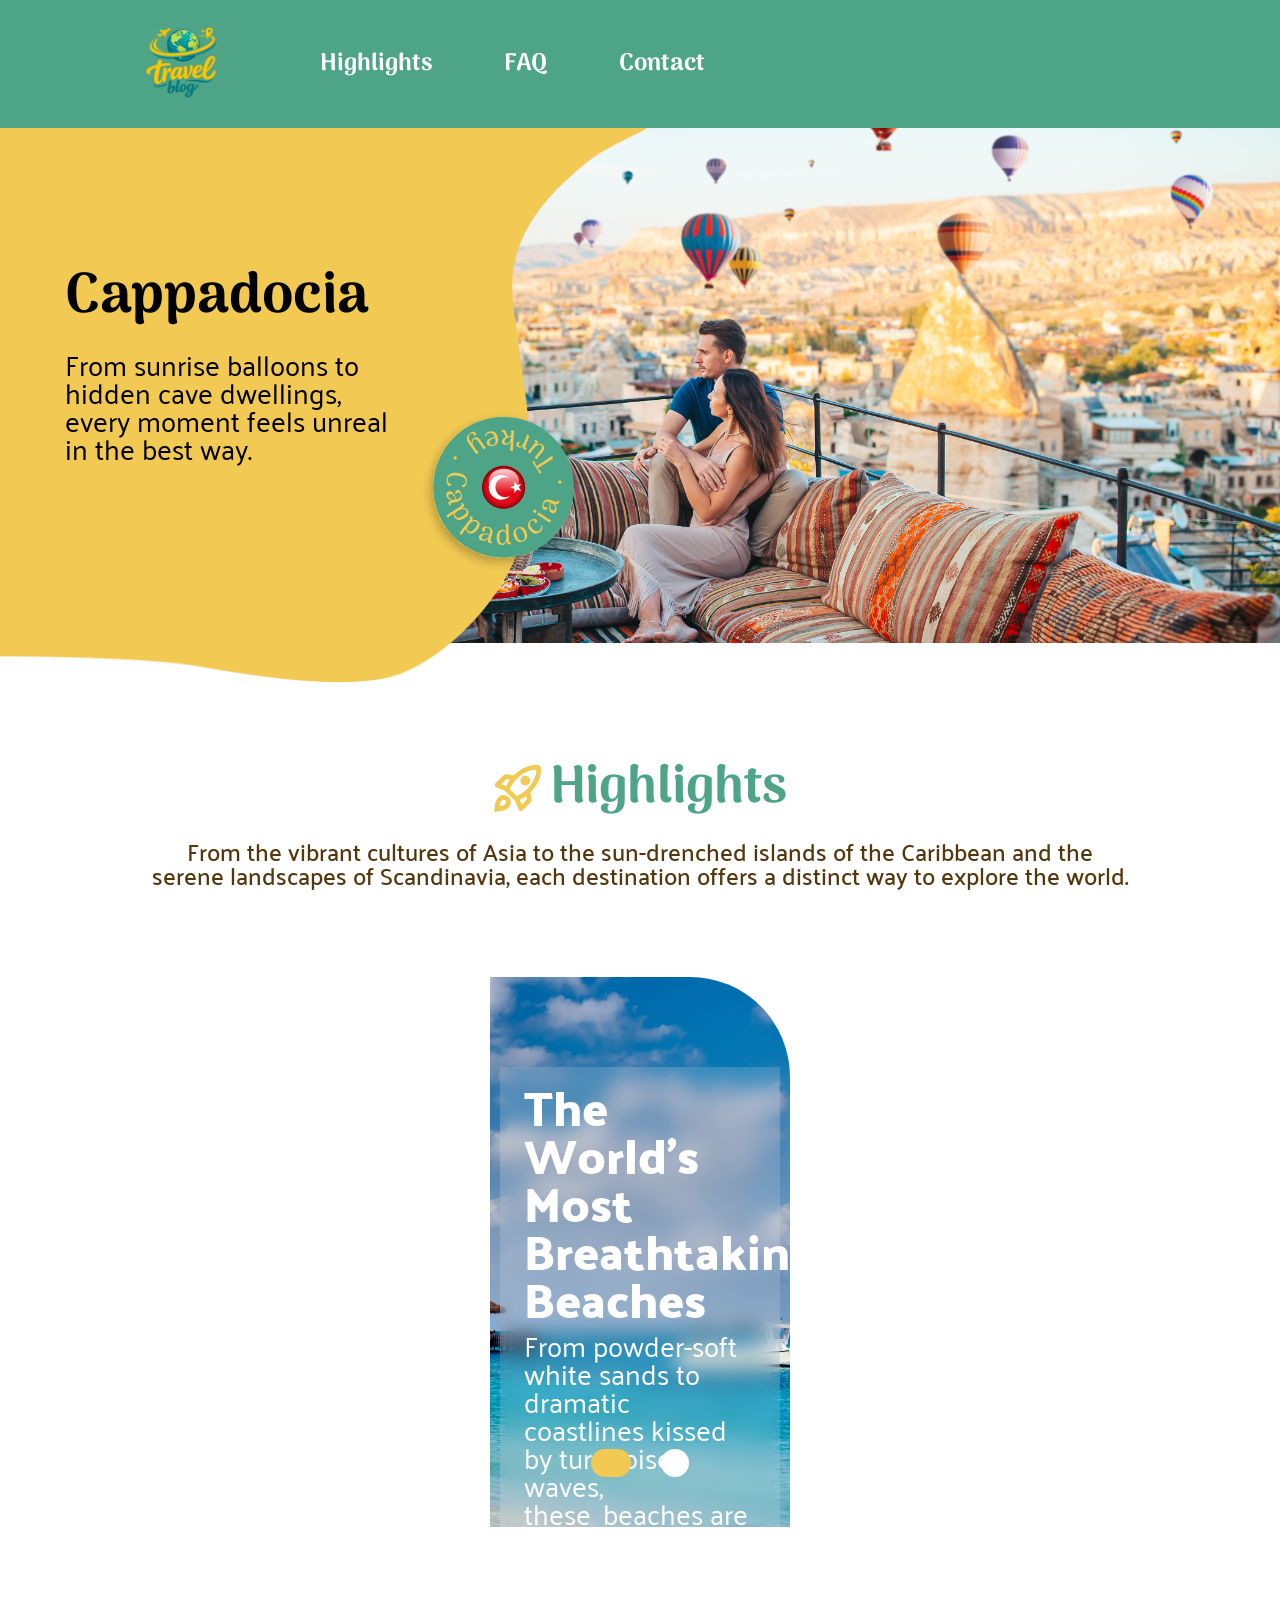
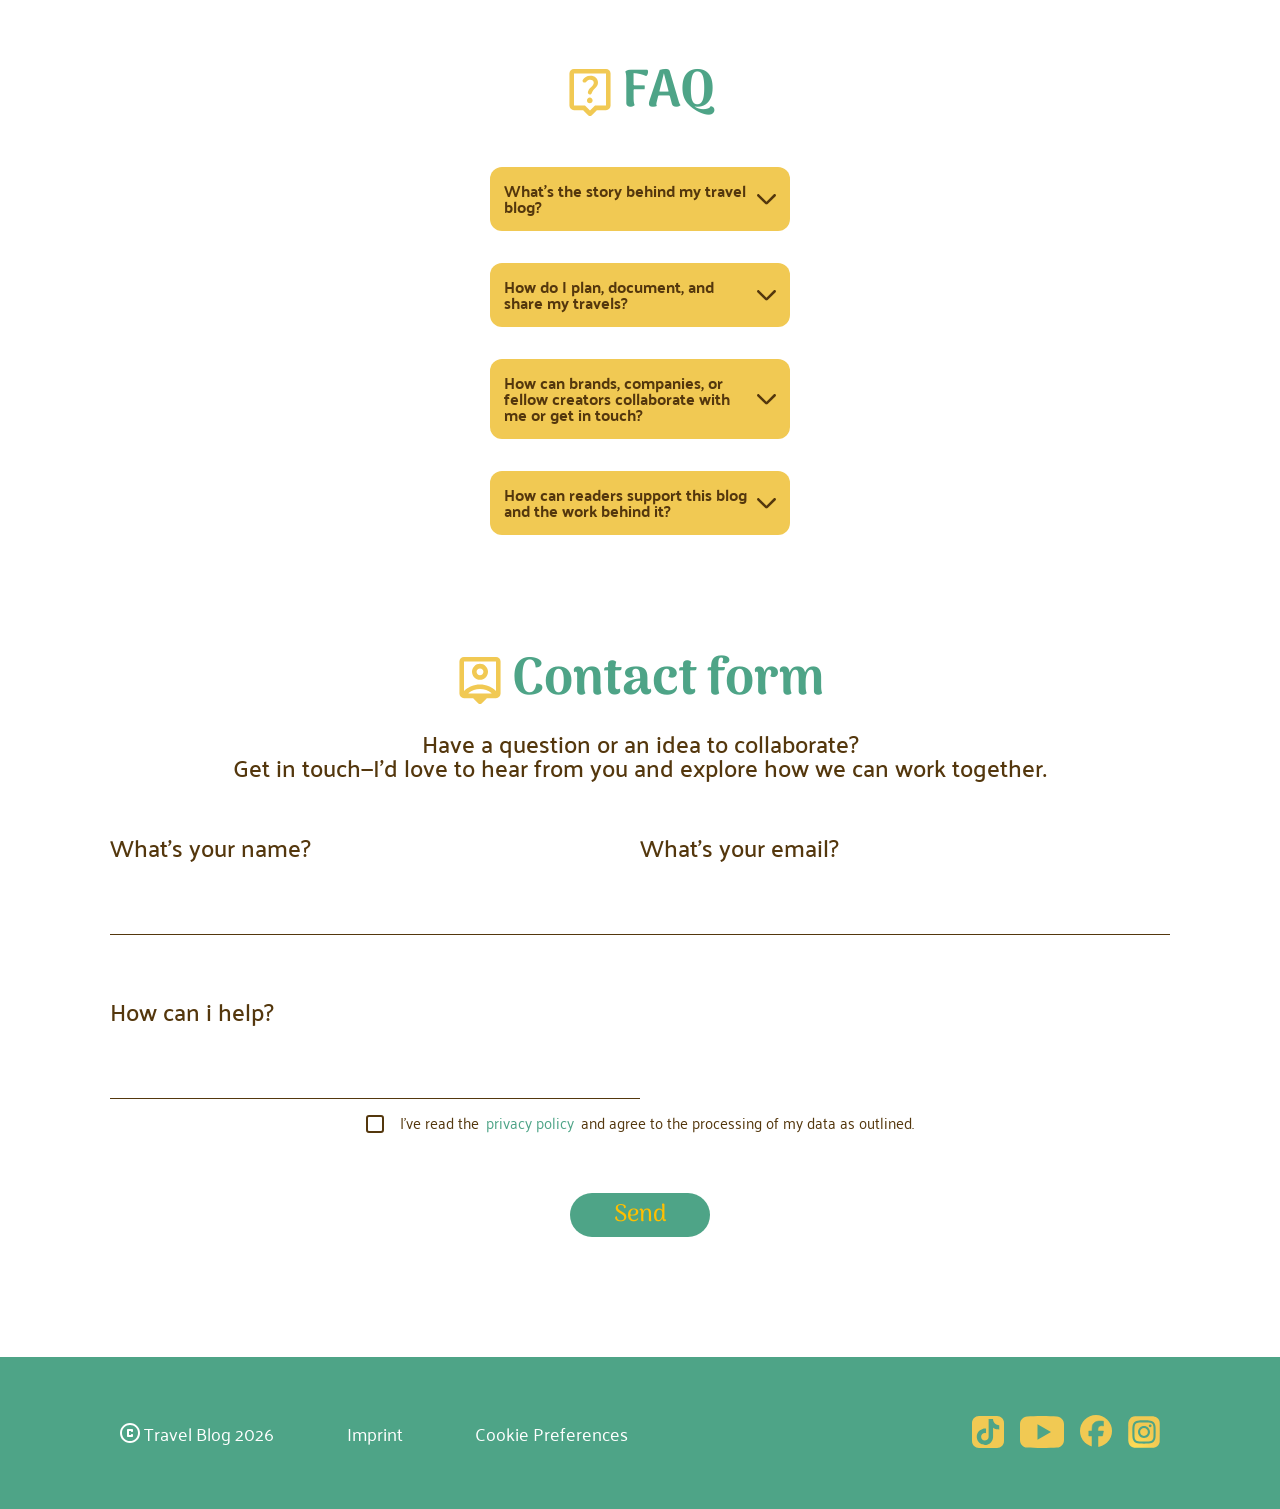
==== commit bc7ba0c5: "fix: improve form layout and enhance footer styling for better responsiveness" ====
--- a/index.html
+++ b/index.html
@@ -190,11 +190,13 @@
                 oninput="this.setCustomValidity('')" />
             </div>
           </div>
-          <div class="help_form">
-            <label for="help_info">How can i help?</label>
-            <input type="text" name="Help Info" required oninvalid="
+          <div class="form_container">
+            <div class="help_form">
+              <label for="help_info">How can i help?</label>
+              <input type="text" name="Help Info" required oninvalid="
                   this.setCustomValidity('Please tell me how i can help you.')
                 " oninput="this.setCustomValidity('')" />
+            </div>
           </div>
           <div class="accept_privatpolicy_send">
             <div class="privat_policy">
@@ -215,16 +217,16 @@
     </section>
 
     <footer class="footer">
-       <div class="left-footer">
-            <div class="copyright">
-                <img src="./assets/icons/copyright.svg" alt="Copyright">
-                <p>Travel Blog 2026</p>
-            </div>
-            <div class="links_footer_left">
-                <a href="">Imprint</a>
-                <a href="">Cookie Preferences</a>
-            </div>
-        </div>
+      <div class="left-footer">
+        <div class="copyright">
+          <img src="./assets/icons/copyright.svg" alt="Copyright">
+          <p>Travel Blog 2026</p>
+        </div>
+        <div class="links_footer_left">
+          <a href="">Imprint</a>
+          <a href="">Cookie Preferences</a>
+        </div>
+      </div>
       <nav class="right-footer">
         <a href="https://www.tiktok.com/de-DE/" target="_blank"><img src="./assets/icons/Tiktok_icon 1.svg"
             alt="tiktok" /></a>
--- a/style.css
+++ b/style.css
@@ -142,7 +142,7 @@
   display: flex;
   flex-direction: column;
   align-items: center;
-  padding: 0px 120px;
+  padding: 120px 120px 0px 120px;
 }
 
 .slider_a {
@@ -284,7 +284,6 @@
   justify-content: center;
   gap: 8px;
   color: rgba(78, 164, 135, 1);
-  padding-top: 120px;
 }
 
 .h2-design > img {
@@ -319,7 +318,7 @@
   background-color: rgba(241, 201, 83, 1);
   padding: 16px 14px;
   border-radius: 12px;
-  max-width: 1200px;
+  width: 1200px;
 }
 
 .accordion > p {
@@ -379,15 +378,15 @@
 .form {
   display: flex;
   flex-direction: column;
-
-  width: 1100px;
-  height: 400px;
+  max-width: 1100px;
 }
 
 .form_top {
   display: flex;
+  justify-content: center;
+  align-items: center;
   justify-content: space-between;
-  width: 1100px;
+  max-width: 1100px;
   padding-bottom: 64px;
 }
 
@@ -407,12 +406,18 @@
   height: 100px;
 }
 
+.form_container {
+  display: flex;
+  justify-content: center;
+  width: 530px;
+}
+
 .help_form {
   display: flex;
   flex-direction: column;
   justify-content: flex-start;
   justify-content: space-between;
-  width: 530px;
+  width: 100%;
   height: 100px;
   width: 100%;
   margin-bottom: 16px;
@@ -499,6 +504,12 @@
   transform: rotate(45deg);
 }
 
+input[type="checkbox"] {
+  flex-shrink: 0;
+  min-width: 18px;
+  min-height: 18px;
+}
+
 .privat_policy a {
   text-decoration: none;
   color: rgba(78, 164, 135, 1);
@@ -604,6 +615,27 @@
 }
 
 @media screen and (max-width: 1250px) {
+
+  .footer {
+    margin-top: 32px;
+  }
+
+  .form_top {
+    flex-direction: column;
+    align-items: center;
+    width: 530px;
+    gap: 32px;
+    padding-bottom: 32px;
+  }
+
+  .help_form {
+    width: 530px;
+  }
+
+  .accordion {
+    width: 1000px;
+  }
+
   .slider_a {
     width: 1000px;
   }
@@ -631,37 +663,6 @@
 
   .text-block_beach > p {
     font-size: 1.5rem;
-  }
-}
-
-@media screen and (max-width: 1050px) {
-  .slider_a {
-    width: 800px;
-  }
-
-  .text-block_beach {
-    width: 480px;
-  }
-
-  .text-block_copenhagen {
-    width: 480px;
-    left: 840px;
-  }
-
-  .text-block_beach > h3 {
-    font-size: 1.75rem;
-  }
-
-  .text-block_copenhagen > h3 {
-    font-size: 1.75rem;
-  }
-
-  .text-block_copenhagen > p {
-    font-size: 1.25rem;
-  }
-
-  .text-block_beach > p {
-    font-size: 1.25rem;
   }
 }
 
@@ -696,9 +697,51 @@
   }
 }
 
+@media screen and (max-width: 1050px) {
+
+  .accordion {
+    width: 800px;
+  }
+
+  .slider_a {
+    width: 800px;
+  }
+
+  .text-block_beach {
+    width: 480px;
+  }
+
+  .text-block_copenhagen {
+    width: 480px;
+    left: 840px;
+  }
+
+  .text-block_beach > h3 {
+    font-size: 1.75rem;
+  }
+
+  .text-block_copenhagen > h3 {
+    font-size: 1.75rem;
+  }
+
+  .text-block_copenhagen > p {
+    font-size: 1.25rem;
+  }
+
+  .text-block_beach > p {
+    font-size: 1.25rem;
+  }
+}
+
+
 @media screen and (max-width: 870px) {
+
+  .accordion {
+    width: 600px;
+  }
+
   .content-section {
-    padding: 0px 60px;
+    padding: 60px 60px 0px 60px;
   }
 
   .footer {
@@ -735,6 +778,31 @@
 
 @media screen and (max-width: 800px) {
   .nav-bar {
+    display: none;
+  }
+
+  .text_contact_form {
+    display: none;
+  }
+
+  .form_top {
+    padding-top: 32px;
+  }
+
+  .name_form {
+    width: 100%;
+  }
+
+  .email_form {
+    width: 100%;
+  }
+
+  .help_form {
+    width: 530px;
+  }
+
+
+  .highlights-section > p {
     display: none;
   }
 
@@ -770,6 +838,11 @@
 }
 
 @media screen and (max-width: 700px) {
+
+  .accept_privatpolicy_send {
+    gap: 32px;
+  }
+
   summary {
     font-size: 1.25rem;
   }
@@ -783,11 +856,50 @@
   }
 
   .content-section {
-    padding: 0px 15px;
+    padding-right: 15px;
+    padding-left: 15px;
   }
 }
 
 @media screen and (max-width: 650px) {
+
+  .form {
+    padding-left: 100px;
+  }
+
+  .form_top {
+    max-width: 250px;
+  }
+
+  .form_container {
+    max-width: 250px;
+  }
+
+  .email_form {
+    max-width: 250px;
+  }
+
+  .name_form {
+    max-width: 250px;
+  }
+
+  .help_form {
+    max-width: 250px;
+  }
+
+
+  .highlights-section {
+    padding-bottom: 32px;
+  }
+
+  .faq_section {
+    padding-top: 32px;
+  }
+
+  .accordion {
+    max-width: 400px;
+  }
+
   .slider_a {
     width: 400px;
   }
@@ -815,31 +927,63 @@
 }
 
 @media screen and (max-width: 500px) {
-  summary {
-    font-size: 1rem;
-  }
-
-  .slider_a {
-    width: 300px;
-  }
-
-  .container_copenhagen {
-    background-position-y: 0px;
-    background-position-x: -350px;
-  }
-
-  .text-block_beach {
-    width: 280px;
-    left: 10px;
-    top: 90px;
-  }
-
-  .text-block_copenhagen {
-    width: 280px;
-    left: 310px;
-    top: 90px;
-  }
-}
+
+  .form {
+    padding-left: 25px;
+  }
+
+  .h2-design {
+    gap: 3px;
+  }
+
+  .h2-design > img {
+    width: 30px;
+    height: auto;
+  }
+
+  .footer {
+    padding: 0px 8px;
+  }
+
+  .nav-bar {
+    padding: 0px 8px;
+  }
+
+  .content-section {
+    padding-right: 5px;
+    padding-left: 5px;
+  }
+}
+
+.accordion {
+  max-width: 300px;
+}
+
+summary {
+  font-size: 1rem;
+}
+
+.slider_a {
+  width: 300px;
+}
+
+.container_copenhagen {
+  background-position-y: 0px;
+  background-position-x: -350px;
+}
+
+.text-block_beach {
+  width: 280px;
+  left: 10px;
+  top: 90px;
+}
+
+.text-block_copenhagen {
+  width: 280px;
+  left: 310px;
+  top: 90px;
+}
+
 
 @media screen and (max-width: 390px) {
   .right-footer img {
@@ -855,4 +999,4 @@
   .footer {
     padding-left: 8px;
   }
-}
+}
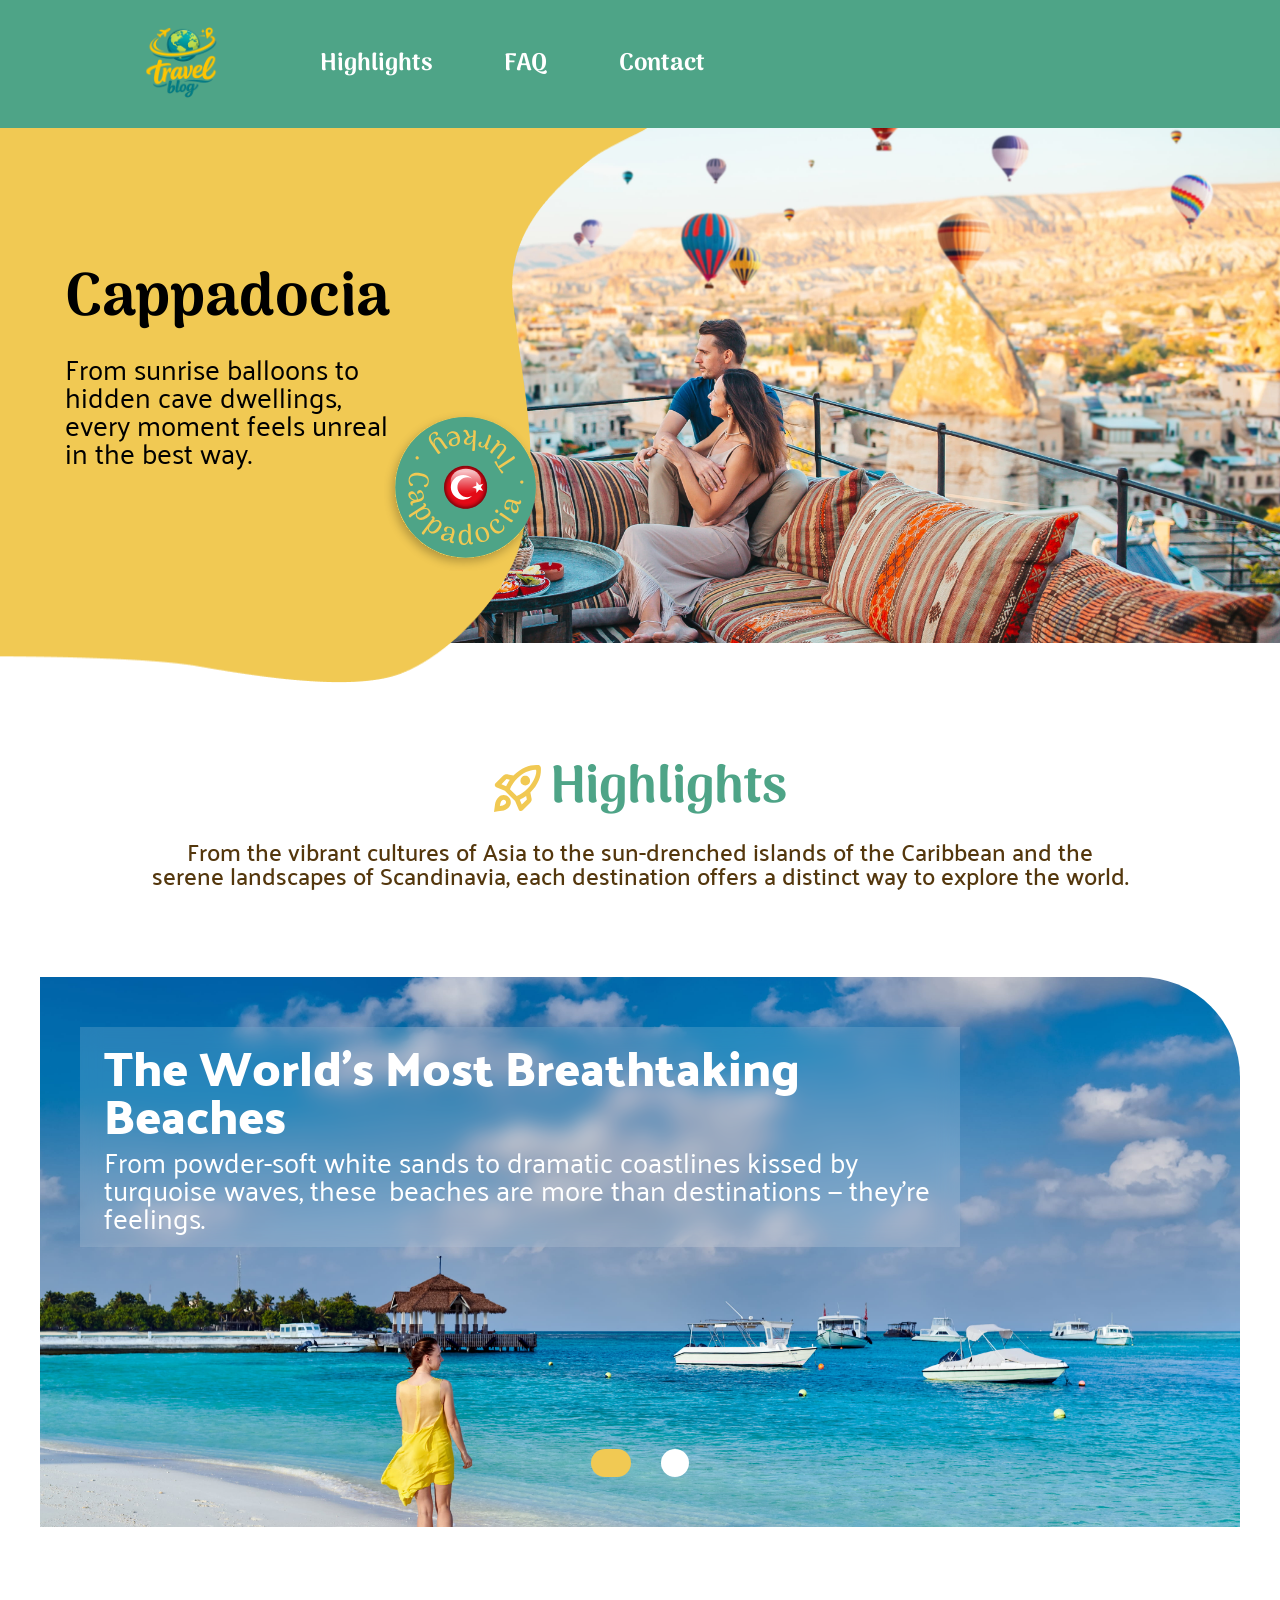
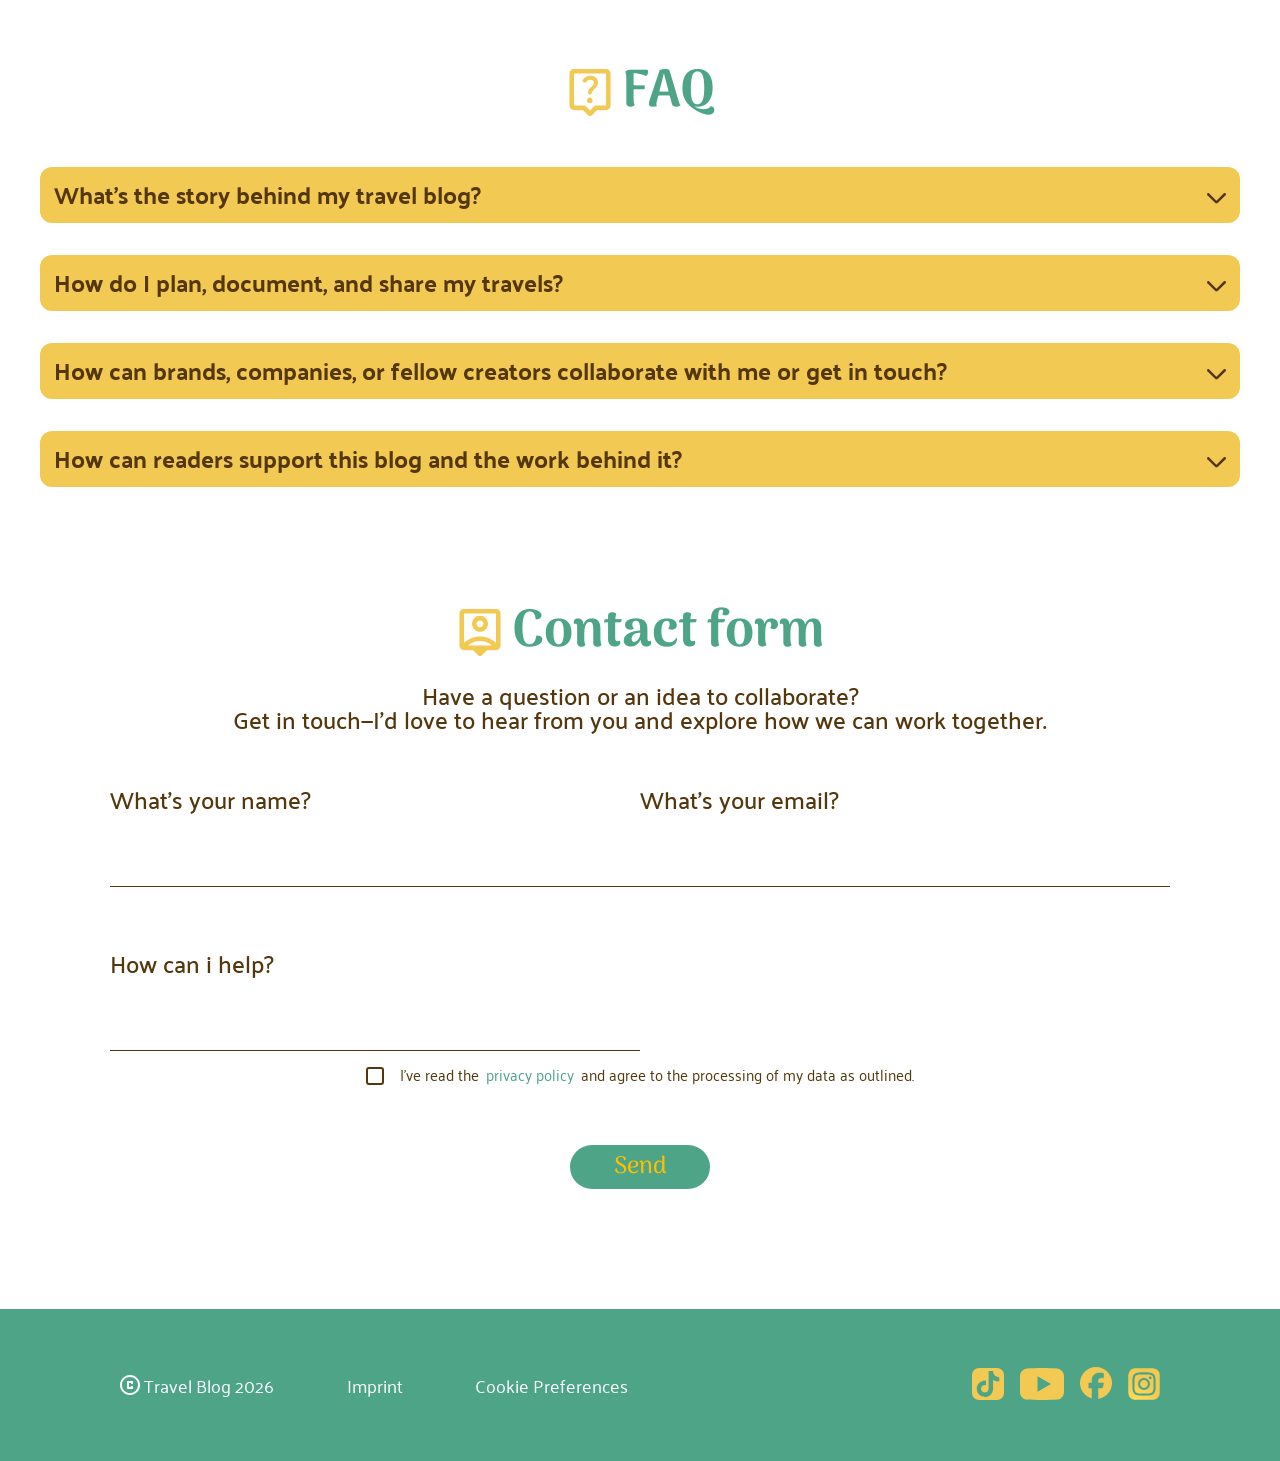
==== commit aa5d176b: "fix: clean up HTML and CSS by removing unnecessary whitespace and correcting typos for improved read" ====
--- a/index.html
+++ b/index.html
@@ -35,7 +35,6 @@
         </ul>
       </nav>
     </header>
-
     <cappadocia-section class="cappadocia-section">
       <div class="turkey_icon">
         <img src="./assets/icons/turkey_icon.svg" alt="" />
@@ -51,7 +50,6 @@
       </div>
     </cappadocia-section>
   </section>
-
   <main class="main-content">
     <section id="highlights-section" class="content-section">
       <div class="highlights-section">
@@ -65,17 +63,12 @@
           offers a distinct way to explore the world.
         </p>
       </div>
-
       <section class="slider_a">
         <input type="radio" name="slider" value="one" checked />
         <input type="radio" name="slider" value="two" />
-
         <div class="slider_a_wrapper">
-
           <a class="a_beach" href="articelone.html">
             <div class="container_beach">
-
-
               <div class="text-block_beach">
                 <h3>The World’s Most Breathtaking Beaches</h3>
                 <p>
@@ -87,11 +80,8 @@
               </div>
             </div>
           </a>
-
-
           <a class="a_copenhagen" href="articeltwo.html">
             <div class="container_copenhagen">
-
               <div class="text-block_copenhagen">
                 <h3>Copenhagen in 3 Days: Big Experiences, Smart Spending</h3>
                 <p>
@@ -103,10 +93,8 @@
             </div>
           </a>
         </div>
-
       </section>
     </section>
-
     <section id="faq-section" class="content-section">
       <div class="h2-design">
         <img src="./assets/icons/live_help.svg" alt="" />
@@ -164,7 +152,6 @@
         </details>
       </section>
     </section>
-
     <section id="contact-section" class="content-section">
       <div class="h2-design">
         <img src="./assets/icons/person_pin.svg" alt="" />
@@ -175,7 +162,6 @@
         Get in touch—I’d love to hear from you and explore how we can work
         together.
       </p>
-
       <section class="form">
         <form>
           <div class="form_top">
@@ -215,7 +201,6 @@
         </form>
       </section>
     </section>
-
     <footer class="footer">
       <div class="left-footer">
         <div class="copyright">
--- a/style.css
+++ b/style.css
@@ -105,7 +105,7 @@
 }
 
 .cappadocia-text h1 {
-  font-size: clamp(2rem, 5vw, 3.5rem);
+  font-size: clamp(2rem, 5vw, 3.75rem);
   margin: 0;
 }
 
@@ -130,7 +130,7 @@
   position: absolute;
   z-index: 2;
   top: 55%;
-  left: 33%;
+  left: 30%;
 }
 
 .turkey_icon img {
@@ -614,8 +614,7 @@
   }
 }
 
-@media screen and (max-width: 1250px) {
-
+@media screen and (max-width: 1268px) {
   .footer {
     margin-top: 32px;
   }
@@ -632,6 +631,19 @@
     width: 530px;
   }
 
+  .cappadocia-section {
+    background-position-x: 43%;
+  }
+
+  .yellow-vector {
+    max-width: 547px;
+  }
+
+  .turkey_icon {
+    top: 35%;
+    left: 35%;
+  }
+
   .accordion {
     width: 1000px;
   }
@@ -698,7 +710,6 @@
 }
 
 @media screen and (max-width: 1050px) {
-
   .accordion {
     width: 800px;
   }
@@ -733,9 +744,7 @@
   }
 }
 
-
 @media screen and (max-width: 870px) {
-
   .accordion {
     width: 600px;
   }
@@ -800,7 +809,6 @@
   .help_form {
     width: 530px;
   }
-
 
   .highlights-section > p {
     display: none;
@@ -838,7 +846,6 @@
 }
 
 @media screen and (max-width: 700px) {
-
   .accept_privatpolicy_send {
     gap: 32px;
   }
@@ -859,10 +866,30 @@
     padding-right: 15px;
     padding-left: 15px;
   }
+
+  .cappadocia-section {
+    margin-top: 70px;
+    background-position-x: 43%;
+    background-position-y: 48%;
+  }
+
+  .cappadocia-text {
+    display: none;
+  }
+
+  .yellow-vector {
+    background-image: url("./assets/img/Vector .png");
+    background-size: 100%;
+    max-width: 222px;
+  }
+
+  .turkey_icon {
+    top: 25%;
+    left: 20%;
+  }
 }
 
 @media screen and (max-width: 650px) {
-
   .form {
     padding-left: 100px;
   }
@@ -886,7 +913,6 @@
   .help_form {
     max-width: 250px;
   }
-
 
   .highlights-section {
     padding-bottom: 32px;
@@ -924,10 +950,30 @@
   .text_p {
     display: none;
   }
+
+  .cappadocia-section {
+    margin-top: 70px;
+    background-position-x: 43%;
+    background-position-y: 48%;
+  }
+
+  .cappadocia-text {
+    display: none;
+  }
+
+  .yellow-vector {
+    background-image: url("./assets/img/Vector 2.png");
+    background-size: 100%;
+    max-width: 222px;
+  }
+
+  .turkey_icon {
+    top: 25%;
+    left: 20%;
+  }
 }
 
 @media screen and (max-width: 500px) {
-
   .form {
     padding-left: 25px;
   }
@@ -953,37 +999,36 @@
     padding-right: 5px;
     padding-left: 5px;
   }
-}
-
-.accordion {
-  max-width: 300px;
-}
-
-summary {
-  font-size: 1rem;
-}
-
-.slider_a {
-  width: 300px;
-}
-
-.container_copenhagen {
-  background-position-y: 0px;
-  background-position-x: -350px;
-}
-
-.text-block_beach {
-  width: 280px;
-  left: 10px;
-  top: 90px;
-}
-
-.text-block_copenhagen {
-  width: 280px;
-  left: 310px;
-  top: 90px;
-}
-
+
+  .accordion {
+    max-width: 300px;
+  }
+
+  summary {
+    font-size: 1rem;
+  }
+
+  .slider_a {
+    width: 300px;
+  }
+
+  .container_copenhagen {
+    background-position-y: 0px;
+    background-position-x: -350px;
+  }
+
+  .text-block_beach {
+    width: 280px;
+    left: 10px;
+    top: 90px;
+  }
+
+  .text-block_copenhagen {
+    width: 280px;
+    left: 310px;
+    top: 90px;
+  }
+}
 
 @media screen and (max-width: 390px) {
   .right-footer img {
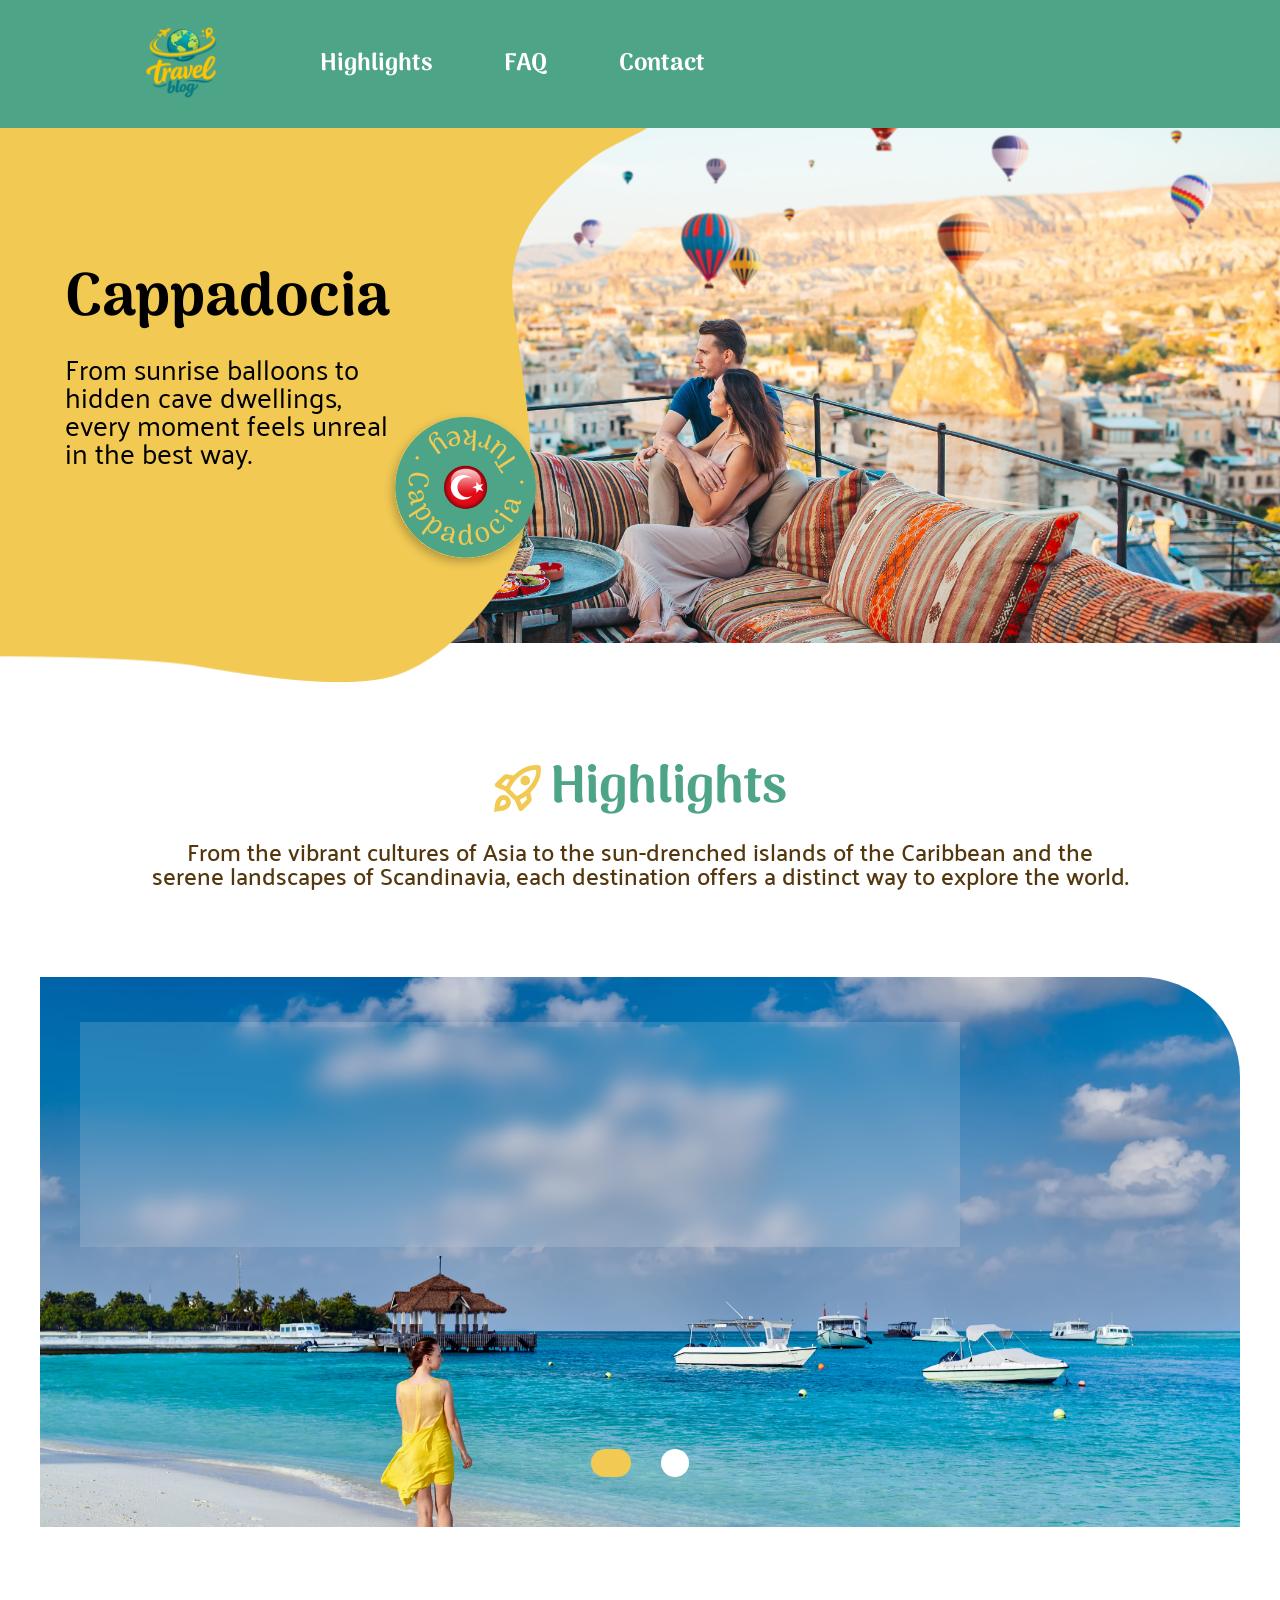
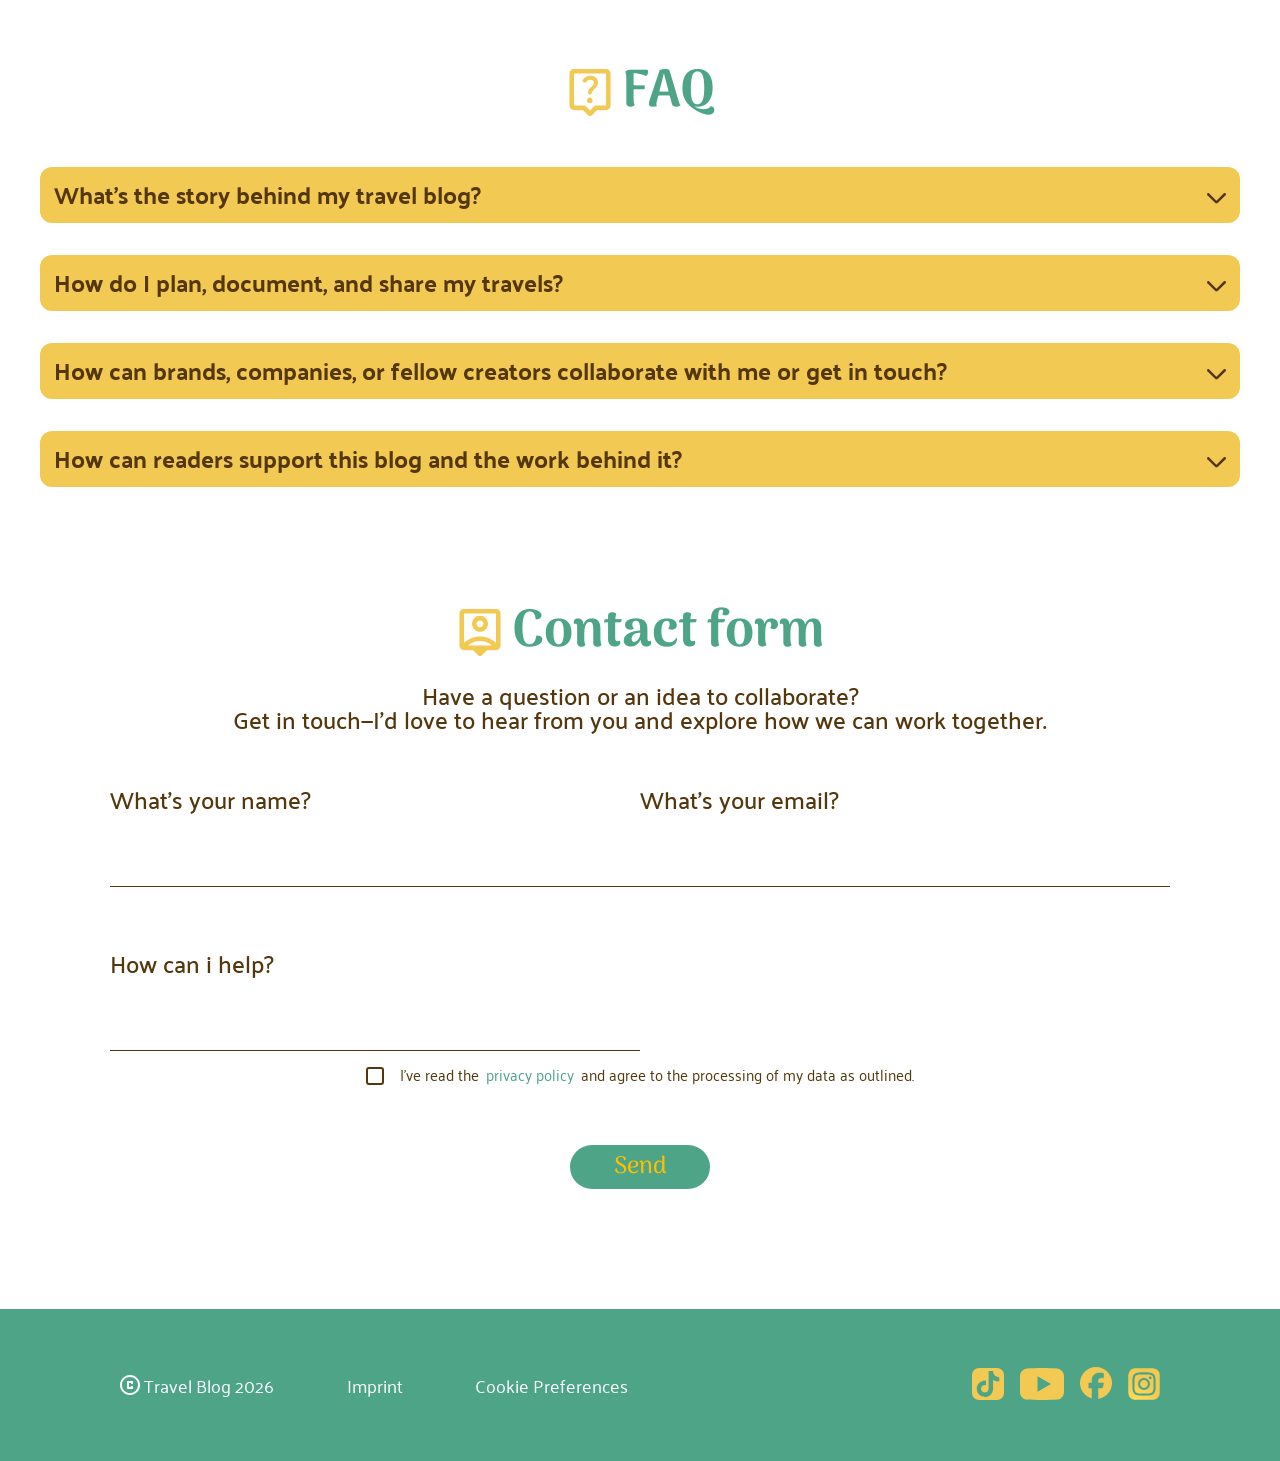
==== commit ae47464d: "fix: update styles for cappadocia section and improve image alt text for accessibility" ====
--- a/index.html
+++ b/index.html
@@ -37,7 +37,7 @@
     </header>
     <cappadocia-section class="cappadocia-section">
       <div class="turkey_icon">
-        <img src="./assets/icons/turkey_icon.svg" alt="" />
+        <img src="./assets/icons/turkey_icon.svg" alt="turkey_icon" />
       </div>
       <div class="yellow-vector">
         <div class="cappadocia-text">
--- a/style.css
+++ b/style.css
@@ -632,7 +632,7 @@
   }
 
   .cappadocia-section {
-    background-position-x: 43%;
+    background-position-x: 10%;
   }
 
   .yellow-vector {
@@ -641,7 +641,7 @@
 
   .turkey_icon {
     top: 35%;
-    left: 35%;
+    left: 34.5%;
   }
 
   .accordion {
@@ -710,6 +710,7 @@
 }
 
 @media screen and (max-width: 1050px) {
+
   .accordion {
     width: 800px;
   }
@@ -744,6 +745,13 @@
   }
 }
 
+@media screen and (max-width: 890px) {
+
+  .turkey_icon {
+    left: 45%;
+  }
+}
+
 @media screen and (max-width: 870px) {
   .accordion {
     width: 600px;
@@ -786,6 +794,10 @@
 }
 
 @media screen and (max-width: 800px) {
+  .cappadocia-section {
+    margin-top: 70px;
+  }
+
   .nav-bar {
     display: none;
   }
@@ -868,7 +880,6 @@
   }
 
   .cappadocia-section {
-    margin-top: 70px;
     background-position-x: 43%;
     background-position-y: 48%;
   }
@@ -878,7 +889,7 @@
   }
 
   .yellow-vector {
-    background-image: url("./assets/img/Vector .png");
+    background-image: url("./assets/img/Vector\ 2.png");
     background-size: 100%;
     max-width: 222px;
   }
@@ -953,7 +964,7 @@
 
   .cappadocia-section {
     margin-top: 70px;
-    background-position-x: 43%;
+    background-position-x: 46%;
     background-position-y: 48%;
   }
 
